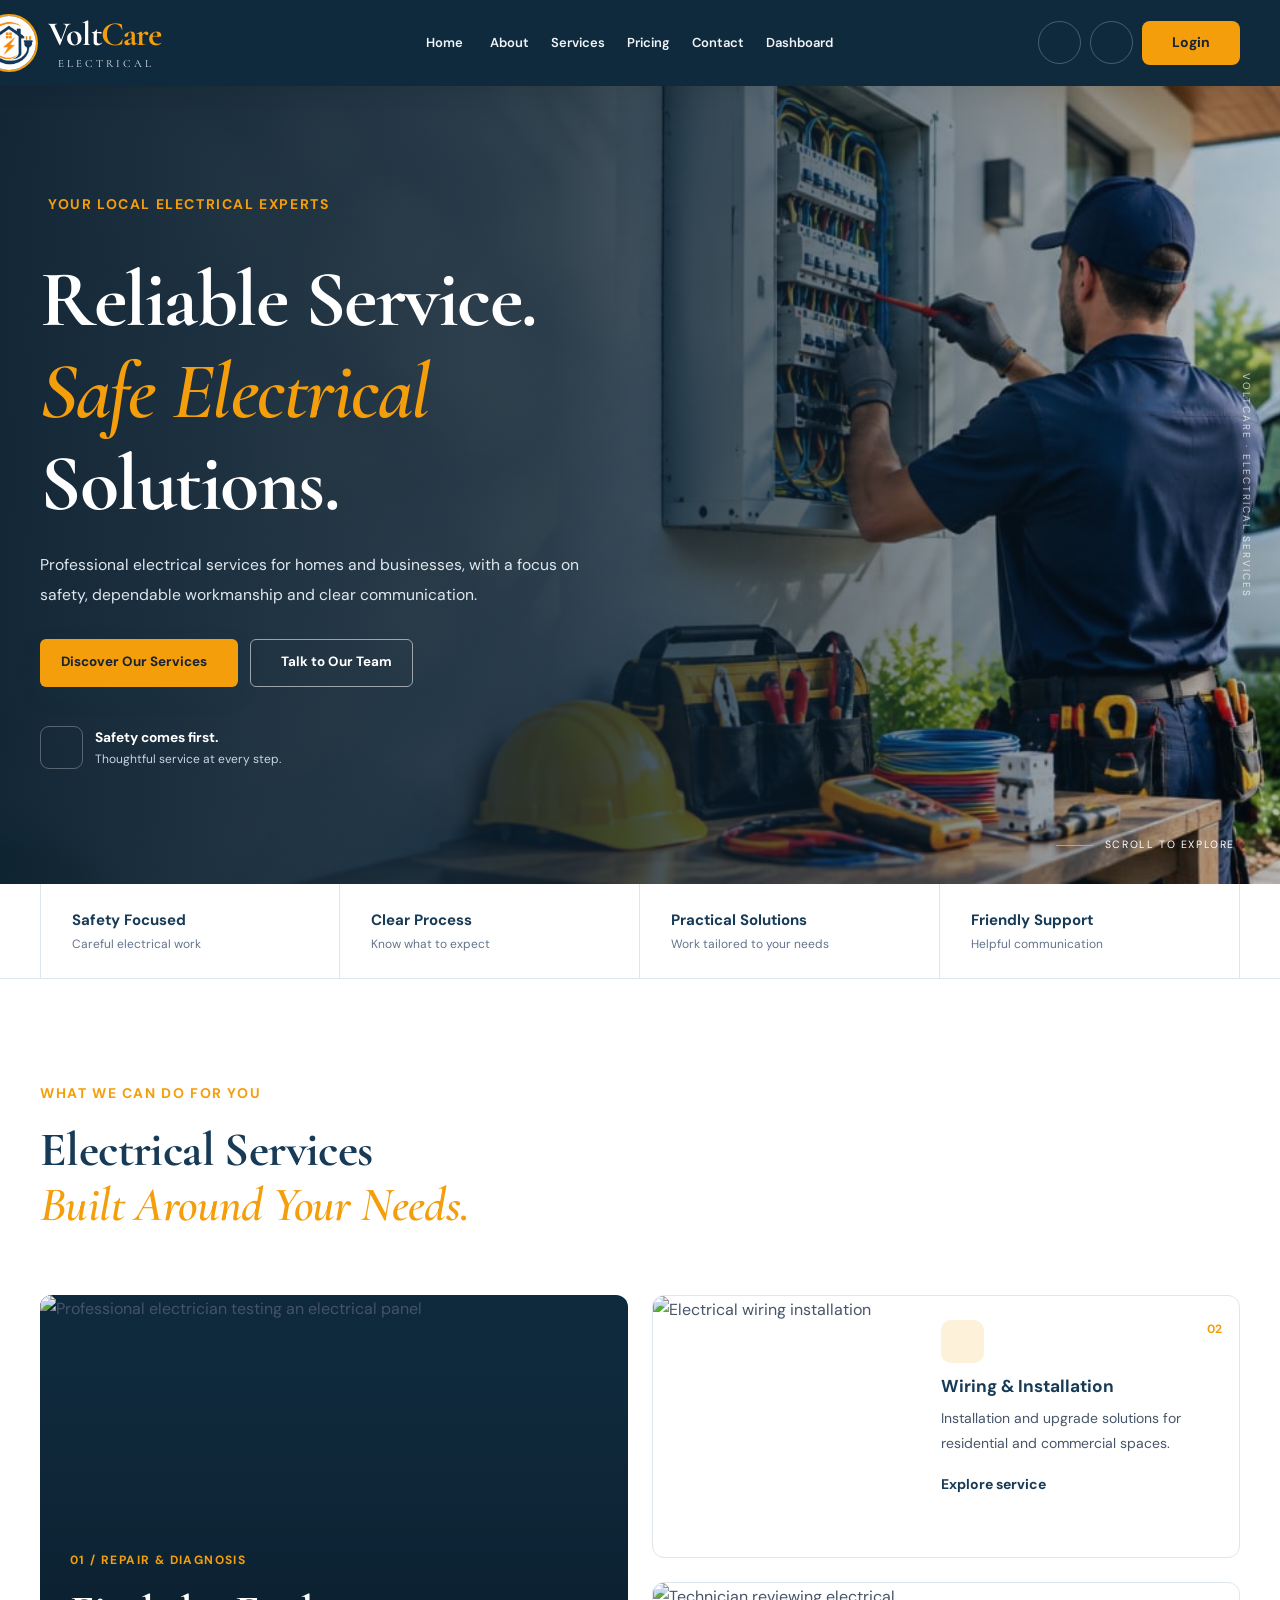
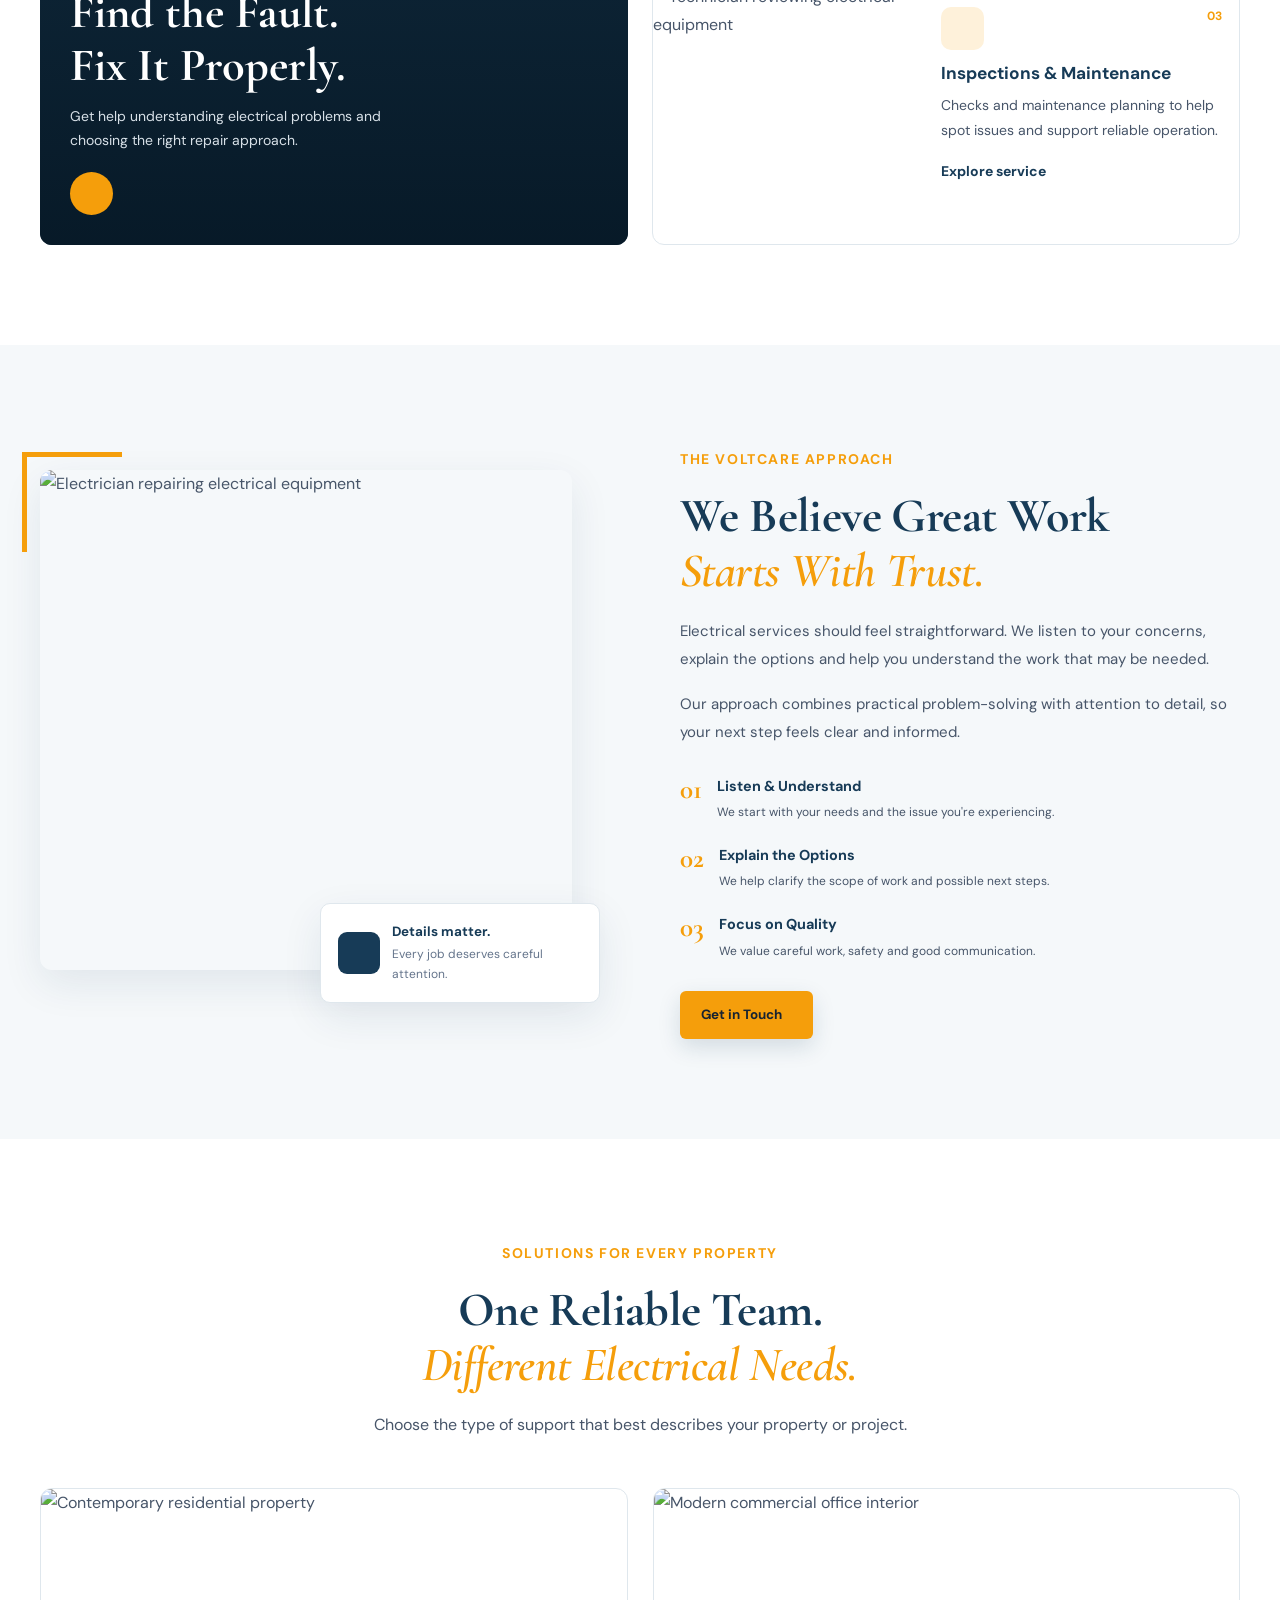
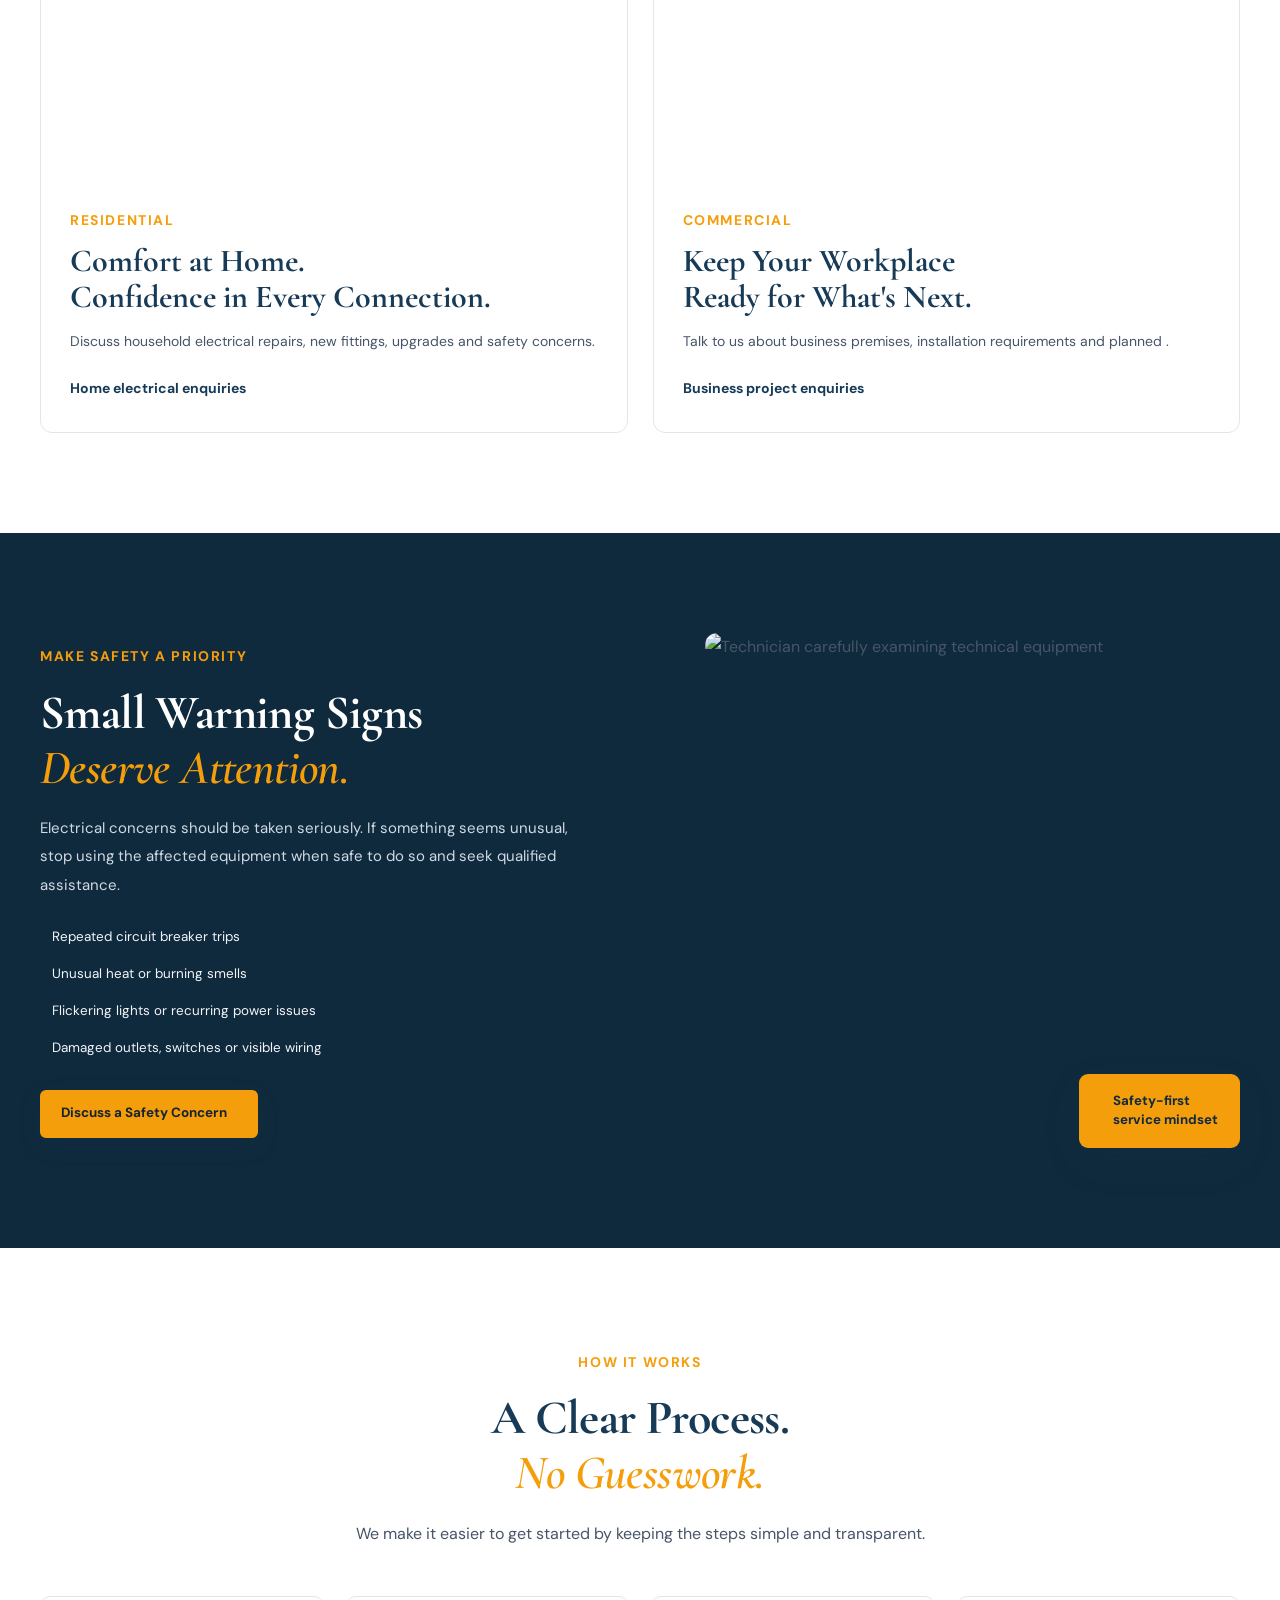
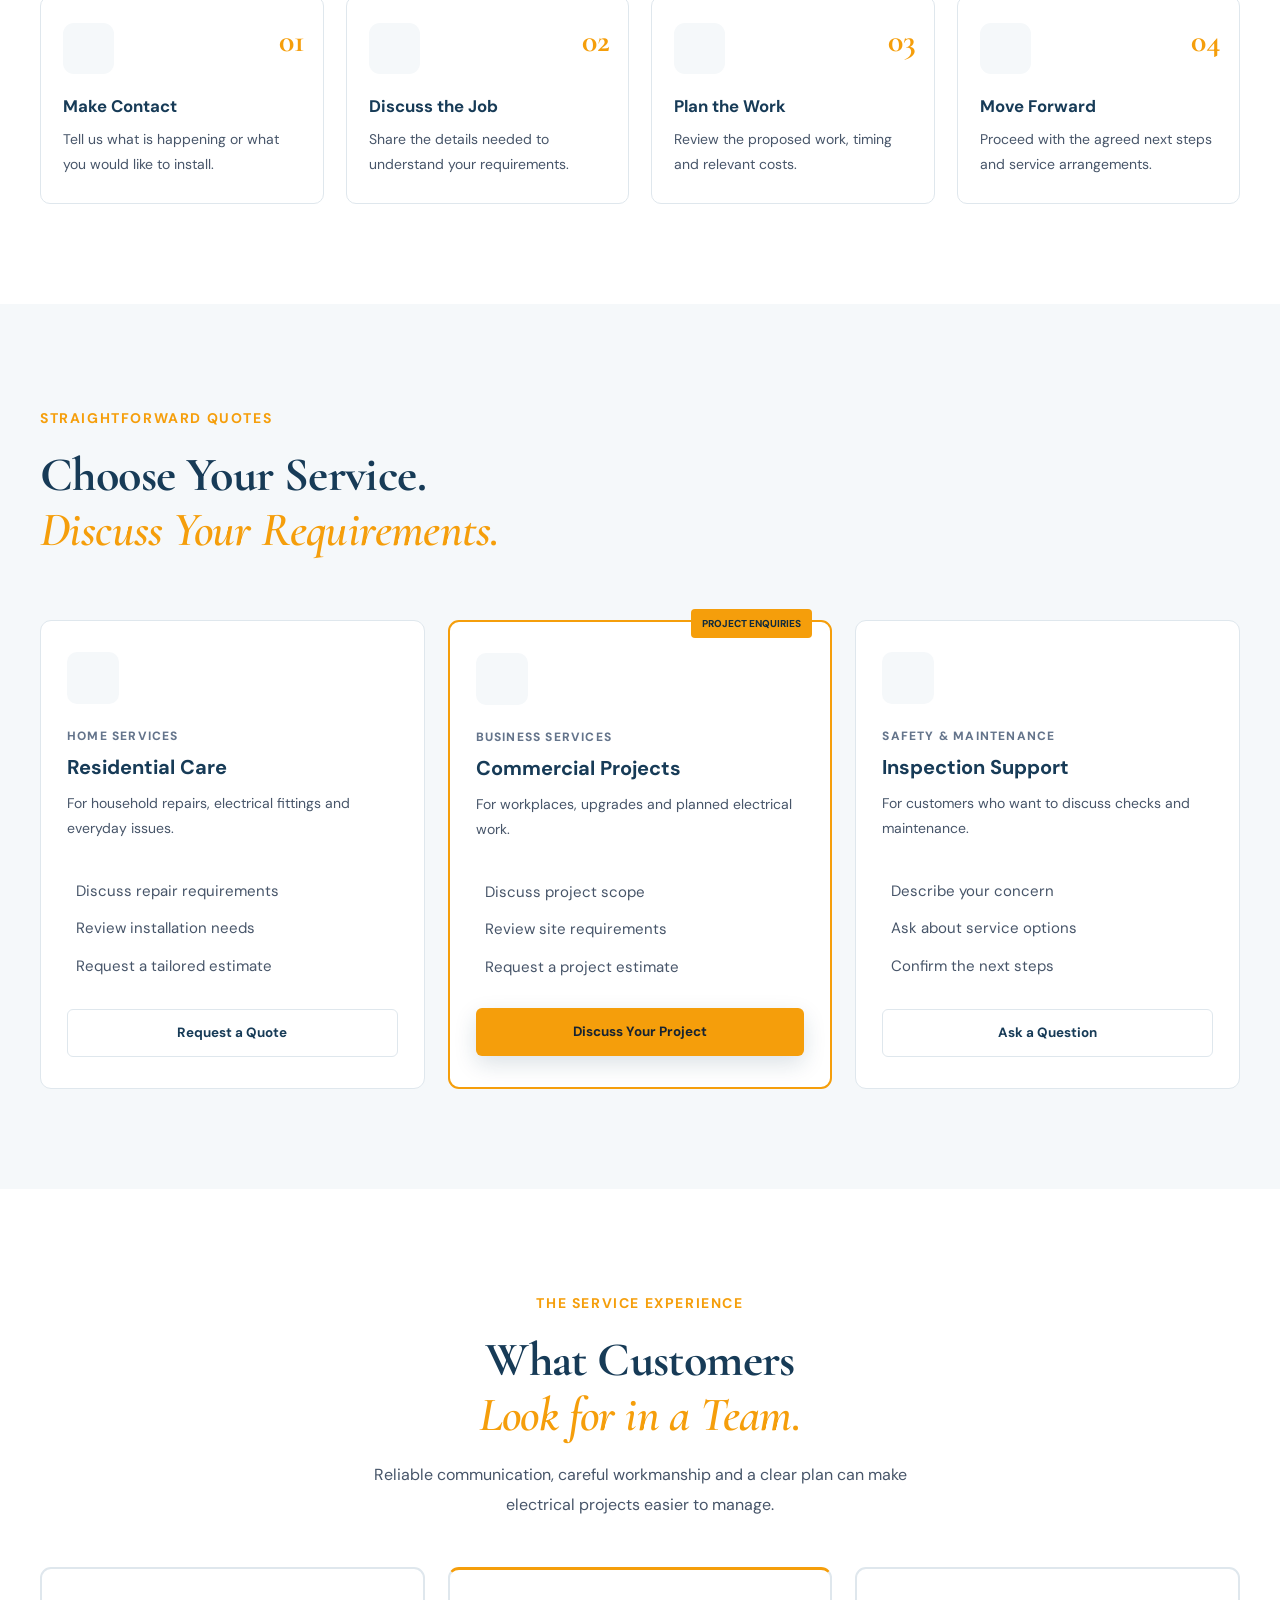
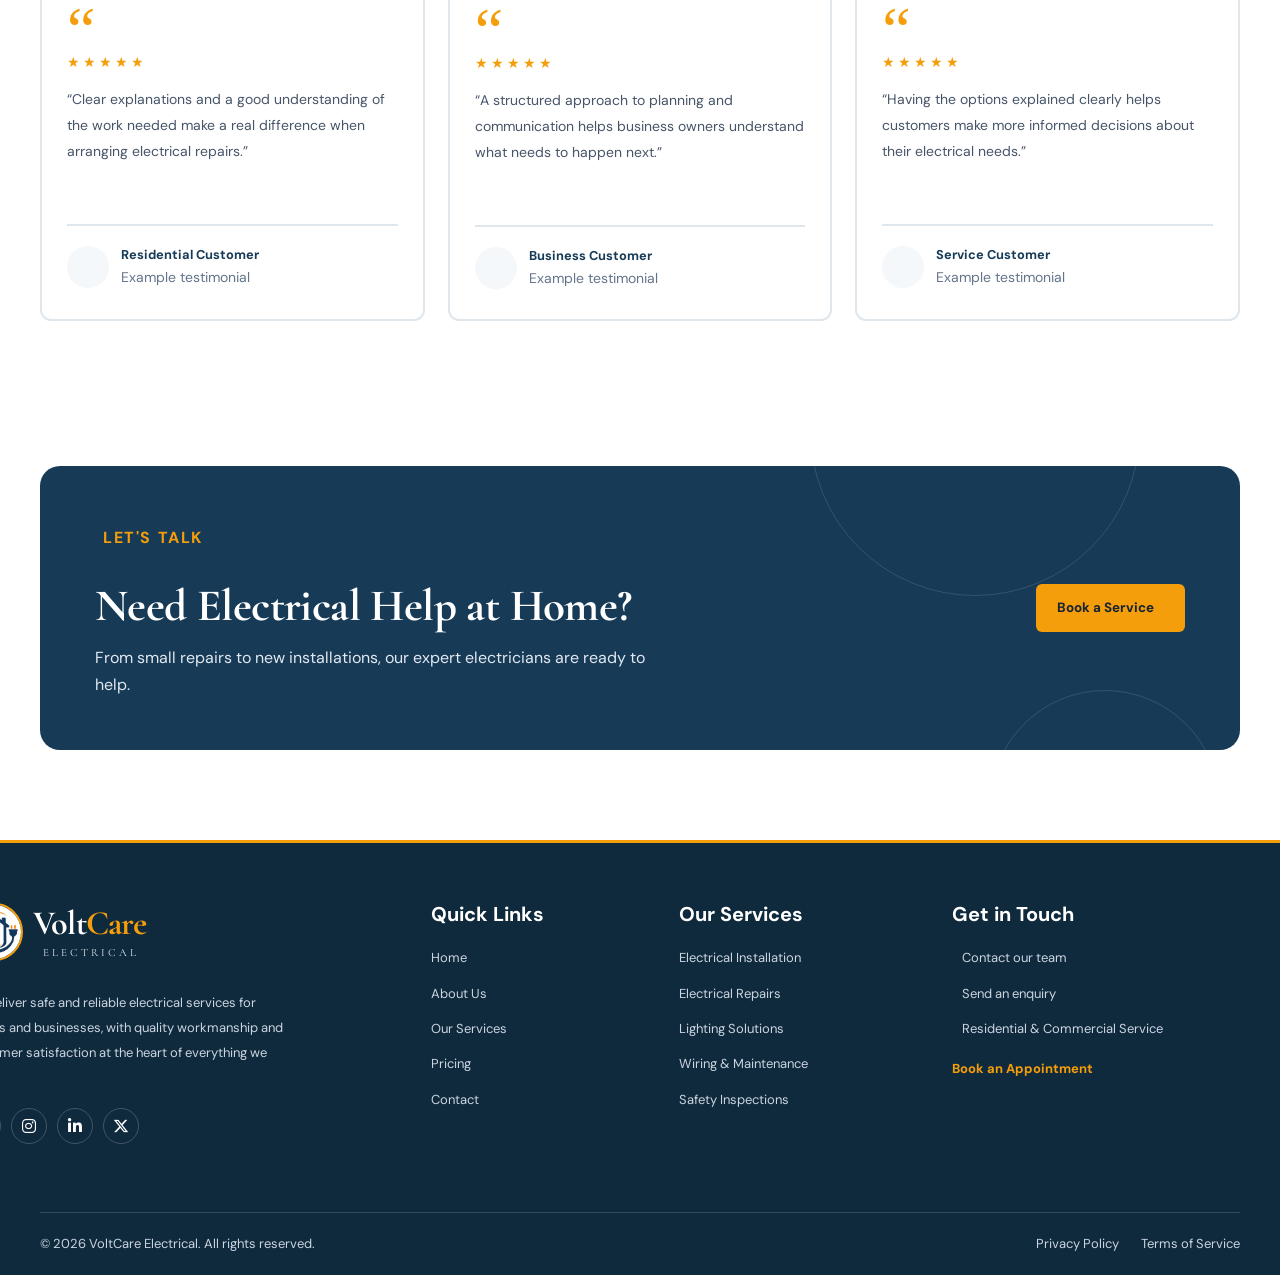
==== index.html @ 3fd8cdac "Add files via upload" ====
<!DOCTYPE html>
<html lang="en" dir="ltr">
<head>
  <meta charset="UTF-8">
  <meta name="viewport" content="width=device-width, initial-scale=1.0">
  <meta name="description" content="VoltCare electrical repairs, installations, safety inspections and maintenance for residential and commercial properties.">

  <title>VoltCare | Electrical Services</title>

  <link rel="preconnect" href="https://fonts.googleapis.com">
  <link rel="preconnect" href="https://fonts.gstatic.com" crossorigin>

  <link href="https://fonts.googleapis.com/css2?family=Cormorant+Garamond:wght@500;600;700&family=DM+Sans:wght@400;500;600;700&display=swap" rel="stylesheet">

  <link rel="stylesheet" href="https://cdnjs.cloudflare.com/ajax/libs/font-awesome/6.7.2/css/all.min.css">
  <script src="https://unpkg.com/lucide@latest"></script>
  <link rel="icon" type="image/png" href="images/logo img.jpeg">
  <link rel="stylesheet" href="home.css">
</head>

<body>

  <!-- HEADER: MATCHES SERVICES PAGE -->
  <header class="site-header" id="siteHeader">
    <div class="header-inner">

      <a class="brand" href="home4.html" aria-label="VoltCare home">
        <img src="images/logo img.jpeg" alt="VoltCare logo" class="brand-logo">

        <span class="brand-copy">
          <strong><span>Volt</span><span class="brand-accent">Care</span></strong>
          <small>Electrical</small>
        </span>
      </a>

     <nav class="main-nav" id="mainNav" aria-label="Main navigation">
      <div class="home-dropdown">
        <button class="nav-link dropdown-trigger" id="homeDropdownBtn" aria-expanded="false">
          Home <i data-lucide="chevron-down"></i>
        </button>
        <div class="dropdown-menu" id="homeDropdown">
          <a href="index.html">Home 1 — Classic</a>
          <a href="home2.html">Home 2 — Premium</a>
        </div>
      </div>
      <a class="nav-link" href="about.html">About</a>
      <a class="nav-link" href="services.html">Services</a>
      
      <a class="nav-link" href="pricing.html">Pricing</a>
      <a class="nav-link" href="contact.html">Contact</a>
      <a class="nav-link" href="dash.html">Dashboard</a>
       <a href="login.html" class="mobile-login-link">
    
    <span>Login</span>
  </a>
    </nav>

      <div class="header-actions">
        <button class="round-control" id="themeToggle" type="button"
          aria-label="Switch to dark mode" title="Dark mode">
          <i data-lucide="moon"></i>
        </button>

        <button class="round-control" id="rtlToggle" type="button"
          aria-label="Toggle RTL" title="Toggle RTL">
          <i data-lucide="arrow-left-right"></i>
        </button>

        <a class="header-cta" href="login.html">
          Login
        </a>
      </div>

      <button class="mobile-menu-btn" id="mobileMenuBtn" type="button"
        aria-label="Open menu" aria-expanded="false">
        <i data-lucide="menu"></i>
      </button>

    </div>
  </header>

  <main>

    <!-- HERO -->
    <section class="hero" id="home">
      <div class="hero-photo">
        <img src="images/home1hero.jpeg"
          alt="Electrician performing professional electrical work">
      </div>
      <div class="hero-overlay"></div>

      <div class="container hero-content reveal">
        <span class="eyebrow"><i data-lucide="zap"></i> YOUR LOCAL ELECTRICAL EXPERTS</span>

       <h1>Reliable Service.<br>
  <em>Safe Electrical</em><br>
  Solutions.
</h1>
        <p>Professional electrical services for homes and businesses, with a focus on safety, dependable workmanship and clear communication.</p>

        <div class="hero-actions">
          <a href="#services" class="btn btn-primary">
            Discover Our Services <i data-lucide="arrow-up-right"></i>
          </a>

          <a href="#contact" class="btn btn-outline hero-outline">
            <i data-lucide="phone-call"></i> Talk to Our Team
          </a>
        </div>

        <div class="hero-note">
          <span class="hero-note-icon"><i data-lucide="shield-check"></i></span>
          <div>
            <strong>Safety comes first.</strong>
            <small>Thoughtful service at every step.</small>
          </div>
        </div>
      </div>

      <div class="hero-side-label">VOLTCARE · ELECTRICAL SERVICES</div>
      <a href="#services" class="hero-scroll"><span></span> SCROLL TO EXPLORE</a>
    </section>

    <!-- QUICK BENEFITS -->
    <section class="benefits-strip">
      <div class="container benefits-grid">
        <div class="benefit-item">
          <i data-lucide="shield-check"></i>
          <div><strong>Safety Focused</strong><small>Careful electrical work</small></div>
        </div>

        <div class="benefit-item">
          <i data-lucide="clipboard-check"></i>
          <div><strong>Clear Process</strong><small>Know what to expect</small></div>
        </div>

        <div class="benefit-item">
          <i data-lucide="wrench"></i>
          <div><strong>Practical Solutions</strong><small>Work tailored to your needs</small></div>
        </div>

        <div class="benefit-item">
          <i data-lucide="messages-square"></i>
          <div><strong>Friendly Support</strong><small>Helpful communication</small></div>
        </div>
      </div>
    </section>

    <!-- SERVICES -->
    <section class="services-section section-pad" id="services">
      <div class="container">
        <div class="section-topline reveal">
          <div>
            <span class="eyebrow">WHAT WE CAN DO FOR YOU</span>
            <h2>Electrical Services<br><em>Built Around Your Needs.</em></h2>
          </div>

         
        </div>

        <div class="services-layout">

          <article class="service-feature reveal">
            <div class="service-feature-image image-hover">
             <img src="https://images.unsplash.com/photo-1758101755915-462eddc23f57?auto=format&fit=crop&w=1100&q=85"
     alt="Professional electrician testing an electrical panel">
            </div>

            <div class="service-feature-overlay"></div>

            <div class="service-feature-content">
              <span class="service-tag">01 / REPAIR &amp; DIAGNOSIS</span>
              <h3>Find the Fault.<br>Fix It Properly.</h3>
              <p>Get help understanding electrical problems and choosing the right repair approach.</p>
              <a href="#contact" class="service-arrow" aria-label="Ask about electrical repairs">
                <i data-lucide="arrow-up-right"></i>
              </a>
            </div>
          </article>

          <div class="service-side-grid">

            <article class="service-card reveal">
              <div class="service-card-image image-hover">
                <img src="https://images.unsplash.com/photo-1555963966-b7ae5404b6ed?auto=format&fit=crop&w=800&q=85"
                  alt="Electrical wiring installation">
              </div>

              <div class="service-card-content">
                <span class="service-icon"><i data-lucide="plug-zap"></i></span>
                <span class="service-index">02</span>
                <h3>Wiring &amp; Installation</h3>
                <p>Installation and upgrade solutions for residential and commercial spaces.</p>
                <a href="#contact" class="text-link">Explore service <i data-lucide="arrow-up-right"></i></a>
              </div>
            </article>

            <article class="service-card reveal">
              <div class="service-card-image image-hover">
                <img src="https://images.unsplash.com/photo-1581092160562-40aa08e78837?auto=format&fit=crop&w=800&q=85"
                  alt="Technician reviewing electrical equipment">
              </div>

              <div class="service-card-content">
                <span class="service-icon"><i data-lucide="scan-search"></i></span>
                <span class="service-index">03</span>
                <h3>Inspections &amp; Maintenance</h3>
                <p>Checks and maintenance planning to help spot issues and support reliable operation.</p>
                <a href="#contact" class="text-link">Explore service <i data-lucide="arrow-up-right"></i></a>
              </div>
            </article>

          </div>
        </div>
      </div>
    </section>

    <!-- ABOUT / FEATURE -->
    <section class="about-section section-pad" id="about">
      <div class="container about-grid">

        <div class="about-image-column reveal">
          <div class="about-image-main image-hover">
           <img src="https://images.pexels.com/photos/27928761/pexels-photo-27928761.jpeg?auto=compress&cs=tinysrgb&w=1000"
     alt="Electrician repairing electrical equipment">
          </div>

          <div class="about-image-note">
            <span><i data-lucide="check-circle-2"></i></span>
            <div><strong>Details matter.</strong><small>Every job deserves careful attention.</small></div>
          </div>

          <div class="about-yellow-shape"></div>
        </div>

        <div class="about-copy reveal">
          <span class="eyebrow">THE VOLTCARE APPROACH</span>
          <h2>We Believe Great Work<br><em>Starts With Trust.</em></h2>
          <p>Electrical services should feel straightforward. We listen to your concerns, explain the options and help you understand the work that may be needed.</p>
          <p>Our approach combines practical problem-solving with attention to detail, so your next step feels clear and informed.</p>

          <div class="about-feature-list">
            <div>
              <span>01</span>
              <div><strong>Listen &amp; Understand</strong><p>We start with your needs and the issue you're experiencing.</p></div>
            </div>

            <div>
              <span>02</span>
              <div><strong>Explain the Options</strong><p>We help clarify the scope of work and possible next steps.</p></div>
            </div>

            <div>
              <span>03</span>
              <div><strong>Focus on Quality</strong><p>We value careful work, safety and good communication.</p></div>
            </div>
          </div>

          <a href="#contact" class="btn btn-primary">
            Get in Touch <i data-lucide="arrow-up-right"></i>
          </a>
        </div>
      </div>
    </section>

    <!-- RESIDENTIAL / COMMERCIAL -->
    <section class="solutions-section section-pad">
      <div class="container">

        <div class="section-heading reveal">
          <span class="eyebrow">SOLUTIONS FOR EVERY PROPERTY</span>
          <h2>One Reliable Team.<br><em>Different Electrical Needs.</em></h2>
          <p>Choose the type of support that best describes your property or project.</p>
        </div>

        <div class="solutions-grid">

          <article class="solution-card solution-home reveal">
            <div class="solution-image image-hover">
              <img src="https://images.unsplash.com/photo-1600607687939-ce8a6c25118c?auto=format&fit=crop&w=1000&q=85"
                alt="Contemporary residential property">
            </div>

            <div class="solution-body">
              <span class="eyebrow">RESIDENTIAL</span>
              <h3>Comfort at Home.<br>Confidence in Every Connection.</h3>
              <p>Discuss household electrical repairs, new fittings, upgrades and safety concerns.</p>
              <a href="#contact" class="text-link">Home electrical enquiries <i data-lucide="arrow-up-right"></i></a>
            </div>
          </article>

          <article class="solution-card solution-business reveal">
            <div class="solution-image image-hover">
              <img src="https://images.unsplash.com/photo-1497366754035-f200968a6e72?auto=format&fit=crop&w=1000&q=85"
                alt="Modern commercial office interior">
            </div>

            <div class="solution-body">
              <span class="eyebrow">COMMERCIAL</span>
              <h3>Keep Your Workplace<br>Ready for What's Next.</h3>
              <p>Talk to us about business premises, installation requirements and planned .</p>
              <a href="#contact" class="text-link">Business project enquiries <i data-lucide="arrow-up-right"></i></a>
            </div>
          </article>

        </div>
      </div>
    </section>

    <!-- SAFETY SECTION -->
    <section class="safety-section section-pad">
      <div class="container safety-grid">

        <div class="safety-copy reveal">
          <span class="eyebrow">MAKE SAFETY A PRIORITY</span>
          <h2>Small Warning Signs<br><em>Deserve Attention.</em></h2>
          <p>Electrical concerns should be taken seriously. If something seems unusual, stop using the affected equipment when safe to do so and seek qualified assistance.</p>

          <div class="safety-warning-list">
            <div><i data-lucide="alert-triangle"></i><span>Repeated circuit breaker trips</span></div>
            <div><i data-lucide="thermometer"></i><span>Unusual heat or burning smells</span></div>
            <div><i data-lucide="zap"></i><span>Flickering lights or recurring power issues</span></div>
            <div><i data-lucide="plug"></i><span>Damaged outlets, switches or visible wiring</span></div>
          </div>

          <a href="#contact" class="btn btn-primary">
            Discuss a Safety Concern <i data-lucide="arrow-up-right"></i>
          </a>
        </div>

        <div class="safety-visual reveal">
          <div class="safety-image image-hover">
            <img src="https://images.unsplash.com/photo-1581092160607-ee22621dd758?auto=format&fit=crop&w=1000&q=85"
              alt="Technician carefully examining technical equipment">
          </div>
          <div class="safety-badge">
            <i data-lucide="shield-check"></i>
            <span>Safety-first<br>service mindset</span>
          </div>
        </div>

      </div>
    </section>

    <!-- PROCESS -->
    <section class="process-section section-pad" id="process">
      <div class="container">

        <div class="section-heading reveal">
          <span class="eyebrow">HOW IT WORKS</span>
          <h2>A Clear Process.<br><em>No Guesswork.</em></h2>
          <p>We make it easier to get started by keeping the steps simple and transparent.</p>
        </div>

        <div class="process-track">
          <article class="process-item reveal">
            <div class="process-number">01</div>
            <div class="process-icon"><i data-lucide="messages-square"></i></div>
            <h3>Make Contact</h3>
            <p>Tell us what is happening or what you would like to install.</p>
          </article>

          <article class="process-item reveal">
            <div class="process-number">02</div>
            <div class="process-icon"><i data-lucide="clipboard-list"></i></div>
            <h3>Discuss the Job</h3>
            <p>Share the details needed to understand your requirements.</p>
          </article>

          <article class="process-item reveal">
            <div class="process-number">03</div>
            <div class="process-icon"><i data-lucide="wrench"></i></div>
            <h3>Plan the Work</h3>
            <p>Review the proposed work, timing and relevant costs.</p>
          </article>

          <article class="process-item reveal">
            <div class="process-number">04</div>
            <div class="process-icon"><i data-lucide="check-circle-2"></i></div>
            <h3>Move Forward</h3>
            <p>Proceed with the agreed next steps and service arrangements.</p>
          </article>
        </div>

      </div>
    </section>

    <!-- PRICING -->
    <section class="pricing-section section-pad" id="pricing">
      <div class="container">

        <div class="section-topline reveal">
          <div>
            <span class="eyebrow">STRAIGHTFORWARD QUOTES</span>
            <h2>Choose Your Service.<br><em>Discuss Your Requirements.</em></h2>
          </div>

         
        </div>

        <div class="pricing-grid">

          <article class="pricing-card reveal">
            <span class="pricing-symbol"><i data-lucide="house"></i></span>
            <span class="pricing-type">HOME SERVICES</span>
            <h3>Residential Care</h3>
            <p>For household repairs, electrical fittings and everyday issues.</p>

            <ul>
              <li><i data-lucide="check"></i> Discuss repair requirements</li>
              <li><i data-lucide="check"></i> Review installation needs</li>
              <li><i data-lucide="check"></i> Request a tailored estimate</li>
            </ul>

            <a href="#contact" class="btn btn-outline">Request a Quote</a>
          </article>

          <article class="pricing-card pricing-highlight reveal">
            <span class="pricing-ribbon">PROJECT ENQUIRIES</span>
            <span class="pricing-symbol"><i data-lucide="building-2"></i></span>
            <span class="pricing-type">BUSINESS SERVICES</span>
            <h3>Commercial Projects</h3>
            <p>For workplaces, upgrades and planned electrical work.</p>

            <ul>
              <li><i data-lucide="check"></i> Discuss project scope</li>
              <li><i data-lucide="check"></i> Review site requirements</li>
              <li><i data-lucide="check"></i> Request a project estimate</li>
            </ul>

            <a href="#contact" class="btn btn-primary">Discuss Your Project</a>
          </article>

          <article class="pricing-card reveal">
            <span class="pricing-symbol"><i data-lucide="shield-check"></i></span>
            <span class="pricing-type">SAFETY &amp; MAINTENANCE</span>
            <h3>Inspection Support</h3>
            <p>For customers who want to discuss checks and maintenance.</p>

            <ul>
              <li><i data-lucide="check"></i> Describe your concern</li>
              <li><i data-lucide="check"></i> Ask about service options</li>
              <li><i data-lucide="check"></i> Confirm the next steps</li>
            </ul>

            <a href="#contact" class="btn btn-outline">Ask a Question</a>
          </article>

        </div>
      </div>
    </section>

    <!-- TESTIMONIALS -->
    <section class="testimonials-section section-pad">
      <div class="container">

        <div class="section-heading reveal">
          <span class="eyebrow">THE SERVICE EXPERIENCE</span>
          <h2>What Customers<br><em>Look for in a Team.</em></h2>
          <p>Reliable communication, careful workmanship and a clear plan can make electrical projects easier to manage.</p>
        </div>

        <div class="testimonial-grid">

          <article class="testimonial-card reveal">
            <div class="quote-mark">“</div>
            <div class="testimonial-stars" aria-label="Five stars">★★★★★</div>
            <p>“Clear explanations and a good understanding of the work needed make a real difference when arranging electrical repairs.”</p>

            <div class="testimonial-person">
              <span class="testimonial-avatar"><i data-lucide="user-round"></i></span>
              <div><strong>Residential Customer</strong><small>Example testimonial</small></div>
            </div>
          </article>

          <article class="testimonial-card testimonial-middle reveal">
            <div class="quote-mark">“</div>
            <div class="testimonial-stars" aria-label="Five stars">★★★★★</div>
            <p>“A structured approach to planning and communication helps business owners understand what needs to happen next.”</p>

            <div class="testimonial-person">
              <span class="testimonial-avatar"><i data-lucide="building-2"></i></span>
              <div><strong>Business Customer</strong><small>Example testimonial</small></div>
            </div>
          </article>

          <article class="testimonial-card reveal">
            <div class="quote-mark">“</div>
            <div class="testimonial-stars" aria-label="Five stars">★★★★★</div>
            <p>“Having the options explained clearly helps customers make more informed decisions about their electrical needs.”</p>

            <div class="testimonial-person">
              <span class="testimonial-avatar"><i data-lucide="user-round-check"></i></span>
              <div><strong>Service Customer</strong><small>Example testimonial</small></div>
            </div>
          </article>

        </div>

       
      </div>
    </section>

    <!-- CONTACT -->
   
         

           

           

    <!-- CTA -->
    <section class="about-cta-section">
      <div class="container">
        <div class="about-cta reveal">
          <div class="cta-decoration cta-decoration-one"></div>
          <div class="cta-decoration cta-decoration-two"></div>
         <div class="cta-copy">
  <span class="eyebrow">
    <i data-lucide="phone-call"></i> LET'S TALK
  </span>

  <h2>Need Electrical Help at Home?</h2>

  <p>
    From small repairs to new installations, our expert electricians are ready to help.
  </p>
</div>

<a href="services.html" class="btn btn-light">
  Book a Service <i data-lucide="arrow-up-right"></i>
</a>
        </div>
      </div>
    </section>

  </main>

  <!-- FOOTER: MATCHES SERVICES PAGE -->
  <footer class="site-footer" id="siteFooter">
    <div class="container">

      <div class="footer-grid">

        <div class="footer-col footer-brand-col">
          <a class="footer-brand brand" href="home4.html">
            <img src="images/logo img.jpeg" alt="VoltCare logo" class="brand-logo">

            <span class="brand-copy">
              <strong><span>Volt</span><span class="brand-accent">Care</span></strong>
              <small>Electrical</small>
            </span>
          </a>

         <p>
  We deliver safe and reliable electrical services for homes and businesses, with quality workmanship and customer satisfaction at the heart of everything we do.
</p>
          <div class="social-links">
            <a href="https://www.facebook.com/" aria-label="Facebook">
              <i class="fa-brands fa-facebook-f"></i>
            </a>

            <a href="https://www.instagram.com/" aria-label="Instagram">
              <i class="fa-brands fa-instagram"></i>
            </a>

            <a href="https://www.linkedin.com/" aria-label="LinkedIn">
              <i class="fa-brands fa-linkedin-in"></i>
            </a>

            <a href="https://x.com/" aria-label="X">
              <i class="fa-brands fa-x-twitter"></i>
            </a>
          </div>
        </div>

        <div class="footer-col">
          <h3>Quick Links</h3>
          <a href="home4.html">Home</a>
          <a href="#about">About Us</a>
          <a href="#services">Our Services</a>
          <a href="#pricing">Pricing</a>
          <a href="#contact">Contact</a>
        </div>

        <div class="footer-col">
          <h3>Our Services</h3>
          <a href="#services">Electrical Installation</a>
          <a href="#services">Electrical Repairs</a>
          <a href="#services">Lighting Solutions</a>
          <a href="#services">Wiring &amp; Maintenance</a>
          <a href="#services">Safety Inspections</a>
        </div>

        <div class="footer-col footer-contact">
          <h3>Get in Touch</h3>

          <p>
            <i data-lucide="phone"></i>
            <a href="#contact">Contact our team</a>
          </p>

          <p>
            <i data-lucide="mail"></i>
            <a href="#contact">Send an enquiry</a>
          </p>

          <p>
            <i data-lucide="map-pin"></i>
            Residential &amp; Commercial Service
          </p>

          <a class="footer-booking" href="#contact">
            Book an Appointment <i data-lucide="arrow-up-right"></i>
          </a>
        </div>

      </div>

      <div class="footer-bottom">
        <p>© <span id="year"></span> VoltCare Electrical. All rights reserved.</p>
        <div>
          <a href="#">Privacy Policy</a>
          <a href="#">Terms of Service</a>
        </div>
      </div>

    </div>
  </footer>

  <script src="home.js"></script>
</body>
</html>
---- home.css ----
/* =========================================================
   VOLTCARE HOME 4 — COMPLETE CSS
   Services Page Header + Footer Design
   All Home Sections Preserved
========================================================= */

/* ===================== ROOT VARIABLES ===================== */
:root {
  --primary: #173B57;
  --primary-deep: #102A3D;
  --secondary: #F59E0B;
  --heading: #173B57;
  --text: #475569;
  --muted: #64748B;
  --page: #FFFFFF;
  --surface: #F5F8FA;
  --card: #FFFFFF;
  --border: #DFE7ED;
  --header-bg: #173B57;
  --footer-bg: #102A3D;
  --footer-text: #E2E8F0;
  --shadow: 0 14px 40px rgba(23, 59, 87, .09);
  --header-height: 88px;
  --radius: 16px;
  --transition: .35s ease;
  color-scheme: light;
}

body.dark-mode {
  --heading: #F1F5F9;
  --text: #CBD5E1;
  --muted: #AAB8C8;
  --page: #101923;
  --surface: #172431;
  --card: #1C2B39;
  --border: #344657;
  --header-bg: #102A3D;
  --footer-bg: #091722;
  --footer-text: #E2E8F0;
  --shadow: 0 14px 40px rgba(0, 0, 0, .22);
  color-scheme: dark;
}

/* ===================== GLOBAL STYLES ===================== */
* {
  box-sizing: border-box;
  margin: 0;
  padding: 0;
}

html {
  scroll-behavior: smooth;
  scroll-padding-top: 100px;
}

body {
  font-family: "DM Sans", sans-serif;
  background: var(--page);
  color: var(--text);
  line-height: 1.7;
  overflow-x: hidden;
  transition: background .3s ease, color .3s ease;
}

button,
input,
select,
textarea {
  font: inherit;
}

button,
a {
  -webkit-tap-highlight-color: transparent;
}

button {
  cursor: pointer;
}

a {
  text-decoration: none;
  color: inherit;
}

img {
  display: block;
  width: 100%;
  max-width: 100%;
}

h1,
h2,
h3 {
  color: var(--heading);
  line-height: 1.15;
}

h1,
h2 {
  font-family: "Cormorant Garamond", serif;
  font-weight: 700;
  letter-spacing: -.6px;
}

p {
  color: var(--text);
}

.container {
  width: min(1160px, calc(100% - 48px));
  margin-inline: auto;
}

.section-pad {
  padding-block: 100px;
}

section {
  scroll-margin-top: 95px;
}

.eyebrow {
  display: inline-flex;
  align-items: center;
  gap: 8px;
  margin-bottom: 17px;
  color: var(--secondary);
  font-size: .73rem;
  font-weight: 700;
  letter-spacing: 1.6px;
  text-transform: uppercase;
}

.eyebrow svg {
  width: 17px;
  height: 17px;
}

:focus-visible {
  outline: 3px solid var(--secondary);
  outline-offset: 4px;
}

/* ===================== BUTTONS ===================== */
.btn {
  display: inline-flex;
  align-items: center;
  justify-content: center;
  gap: 10px;
  min-height: 48px;
  padding: 12px 20px;
  border: 1px solid transparent;
  border-radius: 6px;
  font-size: .84rem;
  font-weight: 700;
  line-height: 1.35;
  transition:
    transform .25s ease,
    background .25s ease,
    color .25s ease,
    box-shadow .25s ease;
}

.btn svg {
  width: 18px;
  height: 18px;
}

.btn:hover {
  transform: translateY(-3px);
}

.btn-primary {
  color: #172331;
  background: var(--secondary);
  box-shadow: 0 8px 22px rgba(23, 59, 87, .15);
}

.btn-primary:hover {
  background: #FFB52E;
  color: #172331;
  box-shadow: 0 12px 25px rgba(23, 59, 87, .2);
}

.btn-outline {
  border-color: var(--border);
  color: var(--heading);
  background: transparent;
}

.btn-outline:hover {
  border-color: var(--secondary);
  color: var(--secondary);
  background: var(--card);
}

.btn-light {
  color: var(--primary-deep);
  background: #fff;
}

.btn-light:hover {
  background: #FFF1D3;
}

.btn-full {
  width: 100%;
}

/* =========================================================
   HEADER — MATCHES SERVICES PAGE
========================================================= */

.site-header {
  position: sticky;
  top: 0;
  z-index: 1000;
  width: 100%;
  background: var(--footer-bg);
  
  box-shadow: 0 5px 22px rgba(0, 0, 0, .08);
}

.header-inner {
  width: min(1320px, calc(100% - 40px));
  min-height: 86px;
  margin: auto;
  display: flex;
  align-items: center;
  justify-content: space-between;
  gap: 22px;
}

.brand {
  display: inline-flex;
  align-items: center;
  flex-shrink: 0;
  gap: 10px;
  color: #fff;
  font-family: "Cormorant Garamond", serif;
}

.brand-logo {
  width: 58px;
  height: 58px;
  flex-shrink: 0;
  object-fit: cover;
  border-radius: 50%;
  border: 2px solid var(--secondary);
  background: #fff;
  
}

.brand-copy {
  display: flex;
  flex-direction: column;
  line-height: 1.15;
}

.brand-copy strong {
  display: flex;
  color: #FFFFFF;
  font-size: 34px;
  font-weight: 700;
  letter-spacing: -.8px;
}

.brand-copy strong > span:first-child {
  color: #FFFFFF;
}

.brand-accent {
  color: var(--secondary) !important;
}

.brand-copy small {
  margin-top: 4px;
  color: #E2E8F0;
  font-size: 11px;
  letter-spacing: 3px;
  text-transform: uppercase;
  transform: translateX(10px);
}

.main-nav {
  display: flex;
  align-items: center;
  justify-content: center;
  gap: 22px;
}

.nav-link {
  display: inline-flex;
  align-items: center;
  justify-content: center;
  gap: 5px;
  padding: 12px 0;
  border: 0;
  background: transparent;
  color: #F1F5F9;
  font-size: 13px;
  font-weight: 600;
  white-space: nowrap;
  cursor: pointer;
  transition: color var(--transition);
}

.nav-link svg {
  width: 15px;
  height: 15px;
}

.nav-link:hover,
.nav-link.active {
  color: var(--secondary);
}

.home-dropdown {
  position: relative;
}

.dropdown-menu {
  position: absolute;
  z-index: 1001;
  top: calc(100% + 22px);
  left: 0;
  min-width: 200px;
  display: none;
  flex-direction: column;
  padding: 9px;
  border: 1px solid var(--border);
  border-radius: 12px;
  background: var(--card);
  box-shadow: var(--shadow);
  opacity: 1;
  visibility: visible;
  transform: none;
}

.dropdown-menu.show {
  display: flex;
  animation: dropdownIn .2s ease;
}

.dropdown-menu a {
  padding: 11px 12px;
  border-radius: 8px;
  color: var(--heading);
  font-size: 13px;
}

.dropdown-menu a:hover,
.dropdown-menu a.current-page {
  background: var(--surface);
  color: var(--secondary);
}

@keyframes dropdownIn {
  from {
    opacity: 0;
    transform: translateY(7px);
  }

  to {
    opacity: 1;
    transform: translateY(0);
  }
}

.header-actions {
  display: flex;
  align-items: center;
  gap: 9px;
  flex-shrink: 0;
}

.round-control {
  width: 43px;
  height: 43px;
  flex-shrink: 0;
  display: grid;
  place-items: center;
  border: 1px solid rgba(255, 255, 255, .24);
  border-radius: 50%;
  background: transparent;
  color: #FFFFFF;
  cursor: pointer;
  transition:
    background var(--transition),
    border-color var(--transition),
    color var(--transition),
    transform var(--transition);
}

.round-control svg {
  width: 18px;
  height: 18px;
}

.round-control:hover,
.round-control[aria-pressed="true"] {
  background: rgba(255, 255, 255, .12);
  border-color: var(--secondary);
  color: var(--secondary);
  transform: translateY(-2px);
}

.header-cta {
  display: inline-flex;
  align-items: center;
  justify-content: center;
  gap: 8px;
  min-height: 41px;
  padding: 10px 30px;
  border-radius: 8px;
  background: var(--secondary);
  color: #172331;
  font-size: 14px;
  font-weight: 700;
  white-space: nowrap;
  transition:
    transform var(--transition),
    background var(--transition);
}

.header-cta:hover {
  background: #FFB52E;
  color: #172331;
  transform: translateY(-2px);
}

.header-cta svg {
  width: 16px;
  height: 16px;
}

.mobile-menu-btn {
  display: none;
  width: 42px;
  height: 42px;
  flex-shrink: 0;
  place-items: center;
  border: 1px solid rgba(255, 255, 255, .3);
  border-radius: 8px;
  background: transparent;
  color: #FFFFFF;
  cursor: pointer;
}

.mobile-menu-btn svg {
  width: 22px;
  height: 22px;
}

/* Dark mode header */
body.dark-mode .site-header {
  background: var(--footer-bg);
}

/* =========================================================
   HERO — ORIGINAL HOME 4 DESIGN
========================================================= */

.hero {
  position: relative;
  display: flex;
  align-items: center;
  min-height: 660px;
  overflow: hidden;
  isolation: isolate;
  background: var(--primary-deep);
}

.hero-photo,
.hero-overlay {
  position: absolute;
  z-index: -2;
  inset: 0;
}

.hero-photo img {
  height: 100%;
  object-fit: cover;
  object-position: center 42%;
}

.hero-overlay {
  z-index: -1;
  background: linear-gradient(
    90deg,
    rgba(10, 31, 47, .96) 0%,
    rgba(10, 31, 47, .84) 43%,
    rgba(10, 31, 47, .25) 100%
  );
}

.hero-content {
  padding-block: 100px 115px;
  
}
/* Increase hero eyebrow text size */
.hero-content .eyebrow {
  font-size: 14px;
}

.hero h1 {
 
  
  color: #fff;
  
  
   max-width: 600px;
  margin: 20px 0;
  font-size: clamp(54px, 7vw, 80px);
  letter-spacing: -1.5px;
  
}

.hero h1 em {
  color: var(--secondary);
  font-weight: 600;
  
}

.hero-content > p {
  max-width: 575px;
  margin-bottom: 29px;
  color: #E0E8EF;
  font-size: .98rem;
  line-height: 1.9;
}

.hero-actions {
  display: flex;
  flex-wrap: wrap;
  gap: 12px;
}

.hero-actions .btn-primary {
  color: #172331;
  background: var(--secondary);
}

.hero-outline {
  border-color: rgba(255, 255, 255, .55);
  color: #fff;
}

.hero-outline:hover {
  border-color: var(--secondary);
  color: var(--secondary);
  background: rgba(255, 255, 255, .06);
}

.hero-note {
  display: flex;
  align-items: center;
  gap: 12px;
  margin-top: 39px;
}

.hero-note-icon {
  display: grid;
  width: 43px;
  height: 43px;
  place-items: center;
  border: 1px solid rgba(255, 255, 255, .28);
  border-radius: 9px;
  color: var(--secondary);
}

.hero-note-icon svg {
  width: 22px;
  height: 22px;
}

.hero-note strong,
.hero-note small {
  display: block;
}

.hero-note strong {
  color: #fff;
  font-size: .86rem;
}

.hero-note small {
  color: #CAD6E0;
  font-size: .75rem;
}

.hero-side-label {
  position: absolute;
  top: 50%;
  right: 25px;
  color: rgba(255, 255, 255, .7);
  font-size: .63rem;
  letter-spacing: 2px;
  writing-mode: vertical-rl;
  transform: translateY(-50%);
}

.hero-scroll {
  position: absolute;
  right: 45px;
  bottom: 30px;
  display: inline-flex;
  align-items: center;
  gap: 12px;
  color: #fff;
  font-size: .66rem;
  letter-spacing: 1.6px;
}

.hero-scroll span {
  display: block;
  width: 37px;
  height: 1px;
  background: var(--secondary);
}

/* =========================================================
   BENEFITS STRIP
========================================================= */

.benefits-strip {
  border-bottom: 1px solid var(--border);
  background: var(--card);
}

.benefits-grid {
  display: grid;
  grid-template-columns: repeat(4, 1fr);
}

.benefit-item {
  display: flex;
  align-items: center;
  gap: 13px;
  padding: 24px 18px;
  border-inline-end: 1px solid var(--border);
}

.benefit-item:first-child {
  border-inline-start: 1px solid var(--border);
}

.benefit-item > svg {
  width: 26px;
  height: 26px;
  flex-shrink: 0;
  color: var(--secondary);
}

.benefit-item strong,
.benefit-item small {
  display: block;
}

.benefit-item strong {
  color: var(--heading);
  font-size: 15px;
}

.benefit-item small {
  color: var(--muted);
  font-size: 12px;
}

/* =========================================================
   SECTION HEADINGS
========================================================= */

.section-heading {
  max-width: 700px;
  margin: 0 auto 48px;
  text-align: center;
}

.section-heading h2,
.section-topline h2,
.about-copy h2,
.safety-copy h2,
.contact-copy h2 {
 font-size: clamp(34px, 4vw, 48px);
  margin-bottom: 17px;
}

.section-heading h2 em,
.section-topline h2 em,
.about-copy h2 em,
.safety-copy h2 em,
.contact-copy h2 em {
  color: var(--secondary);
  font-weight: 600;
}

.section-heading > p {
  max-width: 600px;
  margin-inline: auto;
  font-size: 16px;
  line-height: 1.85;
}

.section-topline {
  display: flex;
  align-items: end;
  justify-content: space-between;
  gap: 45px;
  margin-bottom: 45px;
 
}
/* Increase section eyebrow text size */
.section-topline .eyebrow {
  font-size: 14px;
}

.section-topline > p {
  max-width: 390px;
  padding-bottom: 9px;
  font-size: 12px;
  line-height: 1.85;
}

/* =========================================================
   SERVICES
========================================================= */

.services-section {
  background: var(--page);
}

.services-layout {
  display: grid;
  grid-template-columns: 1fr 1fr;
  gap: 24px;
}

.service-feature {
  position: relative;
  min-height: 550px;
  overflow: hidden;
  border-radius: 12px;
  background: var(--primary-deep);
}

.service-feature-image,
.service-feature-overlay {
  position: absolute;
  inset: 0;
}

.service-feature-image img {
  height: 100%;
  object-fit: cover;
  transition: transform .65s ease;
}

.service-feature:hover .service-feature-image img {
  transform: scale(1.05);
}

.service-feature-overlay {
  background: linear-gradient(
    0deg,
    rgba(7, 25, 39, .96),
    rgba(7, 25, 39, .03) 85%
  );
}

.service-feature-content {
  position: absolute;
  right: 30px;
  bottom: 30px;
  left: 30px;
  color: #fff;
}

.service-tag {
  display: inline-block;
  margin-bottom: 16px;
  color: var(--secondary);
  font-size: 12px;
  font-weight: 700;
  letter-spacing: 1.4px;
}

.service-feature h3 {
  margin-bottom: 12px;
  color: #fff;
  font-family: "Cormorant Garamond", serif;
  font-size: 2.9rem;
}

.service-feature-content p {
  max-width: 370px;
  margin-bottom: 20px;
  color: #D8E1E8;
  font-size: 14px;
}

.service-arrow {
  display: grid;
  width: 43px;
  height: 43px;
  place-items: center;
  border-radius: 50%;
  background: var(--secondary);
  color: var(--primary-deep);
  transition: transform .25s ease;
}

.service-arrow:hover {
  transform: rotate(45deg);
}

.service-side-grid {
  display: grid;
  grid-template-rows: 1fr 1fr;
  gap: 24px;
}

.service-card {
  display: grid;
  grid-template-columns: .85fr 1fr;
  overflow: hidden;
  border: 1px solid var(--border);
  border-radius: 12px;
  background: var(--card);
  transition: transform .3s ease, box-shadow .3s ease;
}

.service-card:hover {
  transform: translateY(-5px);
  box-shadow: var(--shadow);
}

.service-card-image {
  min-height: 250px;
  overflow: hidden;
}

.service-card-image img {
  height: 100%;
  object-fit: cover;
  transition: transform .65s ease;
}

.service-card:hover .service-card-image img {
  transform: scale(1.06);
}

.service-card-content {
  position: relative;
  padding: 24px 19px;
}

.service-icon {
  display: grid;
  width: 43px;
  height: 43px;
  margin-bottom: 14px;
  place-items: center;
  border-radius: 10px;
  background: rgba(245, 158, 11, .15);
  color: var(--secondary);
}

.service-icon svg {
  width: 22px;
  height: 22px;
}

.service-index {
  position: absolute;
  top: 23px;
  inset-inline-end: 17px;
  color: var(--secondary);
  font-size: 12px;
  font-weight: 700;
}

.service-card h3 {
  margin-bottom: 9px;
  font-size: 1.08rem;
}

.service-card p {
  margin-bottom: 15px;
  font-size: 14px;
  line-height: 1.75;
}

.text-link {
  display: inline-flex;
  align-items: center;
  gap: 6px;
  color: var(--primary);
  font-size: 14px;
  font-weight: 700;
  transition: gap .2s ease, color .2s ease;
}

body.dark-mode .text-link {
  color: #FFD27A;
}

.text-link:hover {
  gap: 10px;
  color: var(--secondary);
}

.text-link svg {
  width: 15px;
  height: 15px;
}

/* =========================================================
   ABOUT
========================================================= */
/* Increase About section eyebrow text size */
.about-copy .eyebrow {
  font-size: 14px;
}
.about-section {
  background: var(--surface);
}

.about-grid {
  display: grid;
  grid-template-columns: 1fr 1fr;
  align-items: center;
  gap: 80px;
}

.about-image-column {
  position: relative;
  padding: 0 28px 45px 0;
}

.about-image-main {
  height: 500px;
  overflow: hidden;
  border-radius: 12px;
  box-shadow: var(--shadow);
}

.about-image-main img {
  height: 100%;
  object-fit: cover;
  transition: transform .65s ease;
}

.about-image-main:hover img {
  transform: scale(1.05);
}

.about-image-note {
  position: absolute;
  right: 0;
  bottom: 12px;
  display: flex;
  align-items: center;
  gap: 12px;
  max-width: 280px;
  padding: 17px;
  border: 1px solid var(--border);
  border-radius: 10px;
  background: var(--card);
  box-shadow: var(--shadow);
}

.about-image-note > span {
  display: grid;
  width: 42px;
  height: 42px;
  flex-shrink: 0;
  place-items: center;
  border-radius: 9px;
  background: var(--primary);
  color: var(--secondary);
}

.about-image-note svg {
  width: 22px;
  height: 22px;
}

.about-image-note strong,
.about-image-note small {
  display: block;
}

.about-image-note strong {
  color: var(--heading);
  font-size: .84rem;
}

.about-image-note small {
  color: var(--muted);
  font-size: 12px;
}

.about-yellow-shape {
  position: absolute;
  top: -18px;
  left: -18px;
  z-index: 0;
  width: 100px;
  height: 100px;
  border-top: 5px solid var(--secondary);
  border-left: 5px solid var(--secondary);
  pointer-events: none;
}

.about-copy {
  position: relative;
  z-index: 1;
}

.about-copy > p,
.safety-copy > p,
.contact-copy > p {
  margin-bottom: 16px;
  font-size: 15px;
  line-height: 1.9;
}

.about-feature-list {
  display: grid;
  gap: 20px;
  margin: 27px 0 29px;
}

.about-feature-list > div {
  display: flex;
  gap: 15px;
}

.about-feature-list > div > span {
  color: var(--secondary);
  font-family: "Cormorant Garamond", serif;
  font-size: 1.7rem;
  font-weight: 700;
  line-height: 1.2;
}

.about-feature-list strong {
  display: block;
  margin-bottom: 4px;
  color: var(--heading);
  font-size: .9rem;
}

.about-feature-list p {
  font-size: 12px;
  line-height: 1.75;
}

/* =========================================================
   SOLUTIONS
========================================================= */
/* Increase section eyebrow text size */
.section-heading .eyebrow {
  font-size: 14px;
}
.solutions-section {
  background: var(--page);
}

.solutions-grid {
  display: grid;
  grid-template-columns: 1fr 1fr;
  gap: 25px;
}

.solution-card {
  overflow: hidden;
  border: 1px solid var(--border);
  border-radius: 12px;
  background: var(--card);
  transition: transform .3s ease, box-shadow .3s ease;
}

.solution-card:hover {
  transform: translateY(-7px);
  box-shadow: var(--shadow);
}

.solution-image {
  height: 290px;
  overflow: hidden;
}

.solution-image img {
  height: 100%;
  object-fit: cover;
  transition: transform .65s ease;
}

.solution-card:hover .solution-image img {
  transform: scale(1.06);
}

.solution-body {
  padding: 27px 29px 30px;
}

.solution-body .eyebrow {
  margin-bottom: 10px;
  font-size: 14px;
}

.solution-body h3 {
  margin-bottom: 13px;
  font-family: "Cormorant Garamond", serif;
  font-size: 2rem;
}

.solution-body > p {
  margin-bottom: 20px;
  font-size: 14px;
  line-height: 1.8;
}

/* =========================================================
   SAFETY
========================================================= */
/* Increase safety section eyebrow text size */
.safety-copy .eyebrow {
  font-size: 14px;
}
.safety-section {
  overflow: hidden;
  background: var(--primary-deep);
}

.safety-grid {
  display: grid;
  grid-template-columns: 1fr 1fr;
  align-items: center;
  gap: 80px;
}

.safety-copy h2 {
  color: #fff;
}

.safety-copy > p {
  color: #CFDAE4;
}

.safety-warning-list {
  display: grid;
  gap: 14px;
  margin: 27px 0 30px;
}

.safety-warning-list > div {
  display: flex;
  align-items: center;
  gap: 12px;
  color: #F1F5F9;
  font-size: .84rem;
}

.safety-warning-list svg {
  width: 20px;
  height: 20px;
  flex-shrink: 0;
  color: var(--secondary);
}

.safety-visual {
  position: relative;
  padding: 0 0 35px 25px;
}

.safety-image {
  height: 480px;
  overflow: hidden;
  border-radius: 12px;
}

.safety-image img {
  height: 100%;
  object-fit: cover;
  transition: transform .65s ease;
}

.safety-image:hover img {
  transform: scale(1.06);
}

.safety-badge {
  position: absolute;
  right: 0;
  bottom: 0;
  display: flex;
  align-items: center;
  gap: 12px;
  padding: 18px 22px;
  border-radius: 9px;
  background: var(--secondary);
  color: var(--primary-deep);
  font-size: .83rem;
  font-weight: 700;
  line-height: 1.4;
  box-shadow: var(--shadow);
}

.safety-badge svg {
  width: 29px;
  height: 29px;
}

/* =========================================================
   PROCESS
========================================================= */
/* Increase HOW IT WORKS text size */
.section-heading .eyebrow {
  font-size: 14px;
}
.process-section {
  background: var(--page);
}

.process-track {
  display: grid;
  grid-template-columns: repeat(4, 1fr);
  gap: 22px;
}

.process-item {
  position: relative;
  padding: 26px 22px;
  border: 1px solid var(--border);
  border-radius: 10px;
  background: var(--card);
  transition:
    transform .3s ease,
    border-color .3s ease,
    box-shadow .3s ease;
}

.process-item:hover {
  transform: translateY(-7px);
  border-color: var(--secondary);
  box-shadow: var(--shadow);
}

.process-number {
  position: absolute;
  top: 17px;
  inset-inline-end: 18px;
  color: var(--secondary);
  font-family: "Cormorant Garamond", serif;
  font-size: 2rem;
  font-weight: 700;
}

.process-icon {
  display: grid;
  width: 51px;
  height: 51px;
  margin-bottom: 23px;
  place-items: center;
  border-radius: 11px;
  background: var(--surface);
  color: var(--secondary);
}

.process-icon svg {
  width: 24px;
  height: 24px;
}

.process-item h3 {
  margin-bottom: 10px;
  font-size: 1.05rem;
}

.process-item p {
  font-size: 14px;
  line-height: 1.8;
}

/* =========================================================
   PRICING
========================================================= */

.pricing-section {
  background: var(--surface);
}

.pricing-grid {
  display: grid;
  grid-template-columns: repeat(3, 1fr);
  gap: 23px;
  align-items: stretch;
}

.pricing-card {
  position: relative;
  display: flex;
  flex-direction: column;
  padding: 31px 26px;
  border: 1px solid var(--border);
  border-radius: 11px;
  background: var(--card);
  transition:
    transform .3s ease,
    box-shadow .3s ease,
    border-color .3s ease;
}

.pricing-card:hover {
  transform: translateY(-7px);
  border-color: var(--secondary);
  box-shadow: var(--shadow);
}

.pricing-highlight {
  border: 2px solid var(--secondary);
}

.pricing-ribbon {
  position: absolute;
  top: -13px;
  inset-inline-end: 18px;
  padding: 6px 11px;
  border-radius: 4px;
  background: var(--secondary);
  color: var(--primary-deep);
  font-size: 10px;
  font-weight: 800;
}

.pricing-symbol {
  display: grid;
  width: 52px;
  height: 52px;
  margin-bottom: 22px;
  place-items: center;
  border-radius: 10px;
  background: var(--surface);
  color: var(--secondary);
}

.pricing-symbol svg {
  width: 25px;
  height: 25px;
}

.pricing-type {
  margin-bottom: 9px;
  color: var(--muted);
  font-size: 12px;
  font-weight: 800;
  letter-spacing: 1.2px;
}

.pricing-card h3 {
  margin-bottom: 12px;
  font-size: 1.25rem;
}

.pricing-card > p {
  min-height: 65px;
  font-size: 14px;
  line-height: 1.8;
}

.pricing-card ul {
  display: grid;
  gap: 12px;
  margin: 23px 0 28px;
  list-style: none;
}

.pricing-card li {
  display: flex;
  align-items: flex-start;
  gap: 9px;
  color: var(--text);
  font-size: 15px;
}

.pricing-card li svg {
  width: 17px;
  height: 17px;
  margin-top: 3px;
  flex-shrink: 0;
  color: var(--secondary);
}

.pricing-card .btn {
  margin-top: auto;
}

/* =========================================================
   TESTIMONIALS
========================================================= */
/* Increase service experience eyebrow text size */
.section-heading .eyebrow {
  font-size: 14px;
}
.testimonials-section {
  background: var(--page);
}

.testimonial-grid {
  display: grid;
  grid-template-columns: repeat(3, 1fr);
  gap: 23px;
}

.testimonial-card {
  position: relative;
  padding: 29px 25px;
  border: 2px solid var(--border);
  border-radius: 11px;
  background: var(--card);
  transition: transform .3s ease, box-shadow .3s ease;
}

.testimonial-card:hover {
  transform: translateY(-6px);
  box-shadow: var(--shadow);
}

.testimonial-middle {
  border-top: 3px solid var(--secondary);
}

.quote-mark {
  height: 40px;
  color: var(--secondary);
  font-family: Georgia, serif;
  font-size: 4rem;
  line-height: 1;
}

.testimonial-stars {
  margin: 12px 0;
  color: var(--secondary);
  font-size: .9rem;
  letter-spacing: 3px;
}

.testimonial-card > p {
  min-height: 115px;
  font-size: 14px;
  line-height: 1.85;
}

.testimonial-person {
  display: flex;
  align-items: center;
  gap: 12px;
  margin-top: 22px;
  padding-top: 18px;
  border-top: 2px solid var(--border);
}

.testimonial-avatar {
  display: grid;
  width: 42px;
  height: 42px;
  flex-shrink: 0;
  place-items: center;
  border-radius: 50%;
  background: var(--surface);
  color: var(--secondary);
}

.testimonial-avatar svg {
  width: 21px;
  height: 21px;
}

.testimonial-person strong,
.testimonial-person small {
  display: block;
}

.testimonial-person strong {
  color: var(--heading);
  font-size: .8rem;
}

.testimonial-person small {
  color: var(--muted);
  font-size: 14px;
}

.testimonial-note {
  margin-top: 22px;
  color: var(--muted);
  font-size: .72rem;
  text-align: center;
}

/* =========================================================
   CONTACT
========================================================= */

.contact-section {
  background: var(--surface);
}

.contact-grid {
  display: grid;
  grid-template-columns: .9fr 1.1fr;
  align-items: start;
  gap: 65px;
}

.contact-info-card {
  display: flex;
  align-items: flex-start;
  gap: 14px;
  margin-top: 24px;
}

.contact-info-card > span {
  display: grid;
  width: 45px;
  height: 45px;
  flex-shrink: 0;
  place-items: center;
  border-radius: 9px;
  background: var(--card);
  color: var(--secondary);
  box-shadow: 0 5px 18px rgba(23, 59, 87, .05);
}

.contact-info-card svg {
  width: 22px;
  height: 22px;
}

.contact-info-card strong {
  display: block;
  margin-bottom: 4px;
  color: var(--heading);
  font-size: .88rem;
}

.contact-info-card p {
  font-size: .8rem;
  line-height: 1.75;
}

.contact-form-card {
  padding: 34px;
  border: 1px solid var(--border);
  border-radius: 13px;
  background: var(--card);
  box-shadow: var(--shadow);
}

.form-heading {
  margin-bottom: 25px;
}

.form-heading h3 {
  margin: 7px 0 9px;
  font-family: "Cormorant Garamond", serif;
  font-size: 2.25rem;
}

.form-heading > p {
  font-size: .82rem;
}

.form-row {
  display: grid;
  grid-template-columns: 1fr 1fr;
  gap: 14px;
}

.form-field {
  display: grid;
  gap: 7px;
  margin-bottom: 16px;
}

.form-field label {
  color: var(--heading);
  font-size: .78rem;
  font-weight: 700;
}

.form-field input,
.form-field select,
.form-field textarea {
  width: 100%;
  min-width: 0;
  padding: 12px;
  border: 1px solid var(--border);
  border-radius: 6px;
  outline: none;
  background: var(--page);
  color: var(--text);
  font-size: .82rem;
  transition: border-color .2s ease, box-shadow .2s ease;
}

.form-field input,
.form-field select {
  min-height: 45px;
}

.form-field textarea {
  min-height: 115px;
  resize: vertical;
}

.form-field input:focus,
.form-field select:focus,
.form-field textarea:focus {
  border-color: var(--secondary);
  box-shadow: 0 0 0 3px rgba(245, 158, 11, .13);
}

.form-field input::placeholder,
.form-field textarea::placeholder {
  color: var(--muted);
}

.form-message {
  margin-top: 12px;
  font-size: .81rem;
  font-weight: 600;
}

.form-message:empty {
  display: none;
}

.form-disclaimer {
  display: block;
  margin-top: 12px;
  color: var(--muted);
  font-size: .68rem;
  line-height: 1.7;
}

/* =========================================================
   FINAL CTA
========================================================= */

/*.customer-care-section {
  padding-block: 53px;
  background: var(--primary);
}

.customer-care-inner {
  display: flex;
  align-items: center;
  gap: 22px;
}

.cta-icon {
  display: grid;
  width: 62px;
  height: 62px;
  flex-shrink: 0;
  place-items: center;
  border: 1px solid rgba(255, 255, 255, .23);
  border-radius: 12px;
  background: rgba(255, 255, 255, .08);
  color: var(--secondary);
}

.cta-icon svg {
  width: 29px;
  height: 29px;
}

.cta-copy {
  flex: 1;
}

.cta-copy .eyebrow {
  margin-bottom: 5px;
}

.cta-copy h2 {
  margin-bottom: 7px;
  color: #fff;
  font-family: "Cormorant Garamond", serif;
  font-size: clamp(1.8rem, 3vw, 2.5rem);
}

.cta-copy p {
  color: #D7E2EA;
  font-size: .82rem;
}*/
/* Increase CTA eyebrow text size */
.cta-copy .eyebrow {
  font-size: 16px;
}
.about-cta-section {
  padding: 45px 0 90px;
  background: var(--page);
}

.about-cta {
  position: relative;
  display: flex;
  align-items: center;
  justify-content: space-between;
  gap: 35px;
  overflow: hidden;
  padding: 52px 55px;
  border-radius: 20px;
  background: var(--primary);
  isolation: isolate;
}

.cta-copy {
  position: relative;
  z-index: 2;
  max-width: 650px;
}

.about-cta .eyebrow {
  color: var(--secondary);
}

.about-cta h2 {
  margin: 12px 0;
  color: #FFFFFF;
  font-size: clamp(32px, 4vw, 45px);
}

.about-cta p {
  max-width: 570px;
  color: #E2E8F0;
  font-size: 16px;
}

.btn-light {
  position: relative;
  z-index: 2;
  flex-shrink: 0;
  background: var(--secondary);
  color: #172331;
}

.btn-light:hover {
  background: #FFB52E;
}

.cta-decoration {
  position: absolute;
  z-index: -1;
  border: 1px solid rgba(255, 255, 255, .12);
  border-radius: 50%;
  pointer-events: none;
}

.cta-decoration-one {
  width: 330px;
  height: 330px;
  right: 100px;
  top: -200px;
}

.cta-decoration-two {
  width: 230px;
  height: 230px;
  right: 20px;
  bottom: -170px;
}



/* =========================================================
   FOOTER — MATCHES SERVICES PAGE
========================================================= */

.site-footer {
  padding-top: 60px;
  background: var(--footer-bg);
  color: var(--footer-text);
  border-top: 3px solid var(--secondary);
}

.footer-grid {
  display: grid;
  grid-template-columns: 1.35fr .8fr .9fr 1.1fr;
  gap: 38px;
  padding-bottom: 38px;
}

.site-footer .footer-brand-col {
  justify-self: start;
  width: 100%;
  margin: 0;
  padding: 0;
  text-align: left;
}

.site-footer .footer-brand-col .footer-brand {
  display: flex;
  align-items: center;
  justify-content: flex-start;
  gap: 10px;
  margin: 0 0 18px;
  padding: 0;
}

.site-footer .footer-brand-col > p {
  max-width: 320px;
  margin: 0 0 18px;
  color: #CBD5E1;
  font-size: 13px;
  line-height: 1.9;
  text-align: left;
}

.site-footer .footer-brand-col .social-links {
  display: flex;
  align-items: center;
  justify-content: flex-start;
  gap: 10px;
  margin: 18px 0 0;
  padding: 0;
}

.social-links a {
  display: grid;
  place-items: center;
  width: 36px;
  height: 36px;
  border: 1px solid rgba(255, 255, 255, .2);
  border-radius: 50%;
  color: #FFFFFF;
  transition:
    background var(--transition),
    color var(--transition),
    transform var(--transition);
}

.social-links a:hover {
  background: var(--secondary);
  color: #172331;
  transform: translateY(-4px);
}

.footer-col {
  display: flex;
  align-items: flex-start;
  flex-direction: column;
  gap: 12px;
}

.footer-col h3 {
  margin-bottom: 8px;
  color: #FFFFFF;
  font-size: 20px;
  
}

.footer-col > a:not(.brand),
.footer-col p {
  color: #CBD5E1;
  font-size: 13px;
  line-height: 1.8;
  transition: color var(--transition);
}

.footer-col > a:not(.brand):hover {
  color: var(--secondary);
}

.footer-contact p {
  display: flex;
  align-items: flex-start;
  gap: 10px;
}

.footer-contact p svg {
  width: 17px;
  height: 17px;
  flex-shrink: 0;
  margin-top: 4px;
  color: var(--secondary);
}

.footer-contact p a {
  color: #CBD5E1;
}

.footer-contact p a:hover {
  color: var(--secondary);
}

.footer-booking {
  display: inline-flex;
  align-items: center;
  gap: 8px;
  margin-top: 5px;
  color: var(--secondary) !important;
  font-weight: 700;
}

.footer-booking svg {
  width: 16px;
  height: 16px;
}

.footer-bottom {
  display: flex;
  justify-content: space-between;
  align-items: center;
  flex-wrap: wrap;
  gap: 15px;
  padding: 20px 0;
  border-top: 1px solid rgba(255, 255, 255, .15);
}

.footer-bottom p,
.footer-bottom a {
  color: #CBD5E1;
  font-size: 13px;
}

.footer-bottom > div {
  display: flex;
  flex-wrap: wrap;
  gap: 22px;
}

.footer-bottom a:hover {
  color: var(--secondary);
}


/* Dark mode footer */
body.dark-mode .site-footer {
  background: var(--footer-bg);
  color: #E2E8F0;
}

body.dark-mode .site-footer .footer-brand-col > p,
body.dark-mode .site-footer .footer-col > a,
body.dark-mode .site-footer .footer-col p,
body.dark-mode .site-footer .footer-bottom p,
body.dark-mode .site-footer .footer-bottom a {
  color: #CBD5E1;
}

/* =========================================================
   SCROLL REVEAL
========================================================= */

.reveal {
  opacity: 0;
  transform: translateY(24px);
  transition: opacity .7s ease, transform .7s ease;
}

.reveal.is-visible {
  opacity: 1;
  transform: translateY(0);
}

/* =========================================================
   RTL — ORIGINAL HOME SECTIONS + HEADER / FOOTER
========================================================= */

html[dir="rtl"] body {
  text-align: right;
}

html[dir="rtl"] .header-inner,
html[dir="rtl"] .main-nav,
html[dir="rtl"] .header-actions,
html[dir="rtl"] .footer-grid,
html[dir="rtl"] .footer-bottom {
  direction: rtl;
}

html[dir="rtl"] .dropdown-menu {
  left: auto;
  right: 0;
}

html[dir="rtl"] .nav-link {
  text-align: right;
}

html[dir="rtl"] .hero-overlay {
  background: linear-gradient(
    270deg,
    rgba(10, 31, 47, .96) 0%,
    rgba(10, 31, 47, .84) 43%,
    rgba(10, 31, 47, .25) 100%
  );
}

html[dir="rtl"] .hero-side-label {
  right: auto;
  left: 25px;
}

html[dir="rtl"] .hero-scroll {
  right: auto;
  left: 45px;
}

html[dir="rtl"] .service-feature-content {
  text-align: right;
}

html[dir="rtl"] .about-image-column {
  padding: 0 0 45px 28px;
}

html[dir="rtl"] .about-image-note {
  right: auto;
  left: 0;
}

html[dir="rtl"] .about-yellow-shape {
  left: auto;
  right: -18px;
  border-left: 0;
  border-right: 5px solid var(--secondary);
}

html[dir="rtl"] .safety-visual {
  padding: 0 25px 35px 0;
}

html[dir="rtl"] .safety-badge {
  right: auto;
  left: 0;
}

html[dir="rtl"] .site-footer .footer-brand-col,
html[dir="rtl"] .site-footer .footer-brand-col > p {
  text-align: right;
}

html[dir="rtl"] .site-footer .footer-brand-col .social-links {
  justify-content: flex-start;
}

/* =========================================================
   TABLET
========================================================= */

@media (max-width: 1100px) {
  .header-inner {
    gap: 14px;
  }

  .main-nav {
    gap: 13px;
  }

  .brand-logo {
    width: 50px;
    height: 50px;
  }

  .brand-copy strong {
    font-size: 25px;
  }

  .header-cta {
    padding: 12px;
  }

  .hero-grid {
    gap: 38px;
  }

  .footer-grid {
    gap: 27px;
  }

  .benefits-layout {
    gap: 40px;
  }

  .process-track {
    grid-template-columns: repeat(2, minmax(0, 1fr));
  }
}

/* =========================================================
   MOBILE NAVIGATION + TABLET SECTIONS
========================================================= */

@media (max-width: 900px) {
  :root {
    --header-height: 76px;
  }

  .header-inner {
    position: relative;
    min-height: 76px;
    width: calc(100% - 30px);
    gap: 10px;
  }

  .brand-logo {
    width: 45px;
    height: 45px;
  }

  .brand-copy strong {
    font-size: 23px;
  }

  .brand-copy small {
    font-size: 9px;
    letter-spacing: 2px;
  }

  .header-actions {
    margin-inline-start: auto;
    gap: 6px;
  }

  .header-cta {
    display: none;
  }

  .mobile-menu-btn {
    display: grid;
  }

  .main-nav {
    position: absolute;
    top: 100%;
    right: 0;
    left: 0;
    display: none;
    align-items: stretch;
    flex-direction: column;
    gap: 0;
    max-height: calc(100vh - 76px);
    overflow-y: auto;
    padding: 12px 20px 20px;
    border-top: 1px solid rgba(255, 255, 255, .1);
    background: var(--header-bg);
    box-shadow: 0 15px 25px rgba(0, 0, 0, .15);
  }

  .main-nav.open {
    display: flex;
  }

  .main-nav .nav-link {
    display: flex;
    width: 100%;
    justify-content: space-between;
    padding: 13px 8px;
    border-bottom: 1px solid rgba(255, 255, 255, .1);
    color: #F1F5F9;
    font-size: .85rem;
  }

  .home-dropdown {
    width: 100%;
  }

  .dropdown-menu {
    position: static;
    width: 100%;
    margin: 5px 0 8px;
    box-shadow: none;
  }

  .dropdown-menu.show {
    display: flex;
  }

  .hero {
    min-height: 610px;
  }

  .hero-content {
    padding-block: 85px 100px;
  }

  .benefits-grid {
    grid-template-columns: repeat(2, 1fr);
  }

  .benefit-item:nth-child(3),
  .benefit-item:nth-child(4) {
    border-top: 1px solid var(--border);
  }

  .services-layout {
    grid-template-columns: 1fr;
  }

  .service-feature {
    min-height: 450px;
  }

  .service-side-grid {
    grid-template-columns: 1fr 1fr;
    grid-template-rows: auto;
  }

  .service-card {
    grid-template-columns: 1fr;
  }

  .service-card-image {
    height: 200px;
    min-height: 0;
  }

  .about-grid,
  .safety-grid {
    gap: 32px;
  }

  .about-image-main {
    height: 420px;
  }

  .safety-image {
    height: 410px;
  }

  .pricing-grid {
    grid-template-columns: repeat(2, 1fr);
  }

  .pricing-card:last-child {
    grid-column: 1 / -1;
  }

  .testimonial-grid {
    grid-template-columns: 1fr 1fr;
  }

  .testimonial-card:last-child {
    grid-column: 1 / -1;
  }

  .contact-grid {
    gap: 30px;
  }

  .contact-form-card {
    padding: 25px;
  }

  .footer-grid {
    grid-template-columns: repeat(2, minmax(0, 1fr));
  }
}

/* =========================================================
   MOBILE
========================================================= */

@media (max-width: 650px) {
  .container {
    width: calc(100% - 34px);
  }

  .section-pad {
    padding-block: 67px;
  }

  .header-inner {
    width: calc(100% - 22px);
    gap: 7px;
  }

  .brand {
    gap: 7px;
  }

  .brand-logo {
    width: 38px;
    height: 38px;
  }

  .brand-copy strong {
    font-size: 20px;
  }

  .brand-copy small {
    font-size: 8px;
    letter-spacing: 2px;
  }

  .header-actions {
    gap: 5px;
  }

  .round-control {
    width: 32px;
    height: 32px;
  }

  .round-control svg {
    width: 16px;
    height: 16px;
  }

  .mobile-menu-btn {
    width: 35px;
    height: 35px;
  }

  .hero {
    min-height: 600px;
    align-items: flex-end;
  }

  .hero-photo img {
    object-position: 60% center;
  }

  .hero-overlay {
    background: linear-gradient(
      0deg,
      rgba(10, 31, 47, .97) 0%,
      rgba(10, 31, 47, .83) 57%,
      rgba(10, 31, 47, .27) 100%
    );
  }

  .hero-content {
    padding-block: 95px 80px;
  }

  .hero h1 {
    font-size: clamp(3.2rem, 12vw, 4.5rem);
  }

  .hero-content > p {
    font-size: .88rem;
  }

  .hero-actions {
    align-items: stretch;
  }

  .hero-actions .btn {
    flex: 1 1 180px;
  }

  .hero-side-label {
    display: none;
  }

  .hero-scroll {
    right: 20px;
    bottom: 19px;
    font-size: .58rem;
  }

  .benefits-grid {
    grid-template-columns: 1fr 1fr;
  }

  .benefit-item {
    padding: 17px 9px;
    gap: 9px;
  }

  .benefit-item > svg {
    width: 22px;
    height: 22px;
  }

  .benefit-item strong {
    font-size: .74rem;
  }

  .benefit-item small {
    font-size: .65rem;
  }

  .section-heading h2,
  .section-topline h2,
  .about-copy h2,
  .safety-copy h2,
  .contact-copy h2 {
    font-size: clamp(2.45rem, 10vw, 3.2rem);
  }

  .section-topline {
    display: block;
    margin-bottom: 30px;
  }

  .section-topline > p {
    margin-top: 12px;
    font-size: .84rem;
  }

  .services-layout {
    gap: 18px;
  }

  .service-feature {
    min-height: 430px;
  }

  .service-feature-content {
    right: 21px;
    bottom: 23px;
    left: 21px;
  }

  .service-feature h3 {
    font-size: 2.45rem;
  }

  .service-side-grid {
    grid-template-columns: 1fr;
    gap: 17px;
  }

  .service-card {
    grid-template-columns: .82fr 1fr;
  }

  .service-card-image {
    min-height: 235px;
    height: 100%;
  }

  .service-card-content {
    padding: 18px 13px;
  }

  .service-card h3 {
    font-size: .99rem;
  }

  .service-card p {
    font-size: .73rem;
  }

  .service-icon {
    width: 37px;
    height: 37px;
    margin-bottom: 12px;
  }

  .about-grid,
  .safety-grid,
  .contact-grid {
    grid-template-columns: 1fr;
    gap: 38px;
  }

  .about-image-column {
    padding: 0 20px 35px 0;
  }

  .about-image-main {
    height: 370px;
  }

  .about-image-note {
    max-width: 255px;
  }

  .about-yellow-shape {
    width: 70px;
    height: 70px;
  }

  .solution-image {
    height: 230px;
  }

  .solution-body {
    padding: 23px 21px;
  }

  .solution-body h3 {
    font-size: 1.8rem;
  }

  .safety-visual {
    padding: 0 0 30px 14px;
  }

  .safety-image {
    height: 350px;
  }

  .safety-badge {
    padding: 13px 16px;
    font-size: .75rem;
  }

  .process-track {
    grid-template-columns: 1fr;
    gap: 14px;
  }

  .process-item {
    padding: 22px;
  }

  .pricing-grid {
    grid-template-columns: 1fr;
    gap: 22px;
  }

  .pricing-card:last-child {
    grid-column: auto;
  }

  .pricing-card {
    padding: 27px 22px;
  }

  .pricing-card > p {
    min-height: 0;
  }

  .testimonial-grid {
    grid-template-columns: 1fr;
    gap: 17px;
  }

  .testimonial-card:last-child {
    grid-column: auto;
  }

  .testimonial-card > p {
    min-height: 0;
  }

  .contact-form-card {
    padding: 23px 18px;
  }

  .form-row {
    grid-template-columns: 1fr;
    gap: 0;
  }

  .customer-care-inner {
    align-items: flex-start;
    flex-wrap: wrap;
    gap: 16px;
  }

  .cta-icon {
    width: 50px;
    height: 50px;
  }

  .cta-copy {
    min-width: 190px;
  }

  .cta-copy h2 {
    font-size: 1.85rem;
  }

  .customer-care-inner > .btn {
    width: 100%;
  }

  .footer-grid {
    grid-template-columns: 1fr 1fr;
    gap: 32px 18px;
    padding-block: 44px 34px;
  }

  .footer-brand-col {
    grid-column: 1 / -1;
  }

  .footer-bottom {
    align-items: flex-start;
    flex-direction: column;
    gap: 8px;
  }

  .footer-bottom p,
  .footer-bottom a {
    font-size: .69rem;
  }

  html[dir="rtl"] .about-image-column {
    padding: 0 0 35px 20px;
  }

  html[dir="rtl"] .safety-visual {
    padding: 0 14px 30px 0;
  }
}

@media (max-width: 390px) {
  .brand-logo {
    width: 35px;
    height: 35px;
  }

  .brand-copy strong {
    font-size: 18px;
  }

  .brand-copy small {
    letter-spacing: 1px;
  }

  .header-inner {
    gap: 6px;
  }

  .mobile-menu-btn {
    width: 34px;
    height: 36px;
  }

  .hero h1 {
    font-size: 2.9rem;
  }

  .service-card {
    grid-template-columns: 1fr;
  }

  .service-card-image {
    height: 190px;
    min-height: 0;
  }

  .footer-grid {
    column-gap: 14px;
  }
}

/* =========================================================
   REDUCED MOTION
========================================================= */

@media (prefers-reduced-motion: reduce) {
  *,
  *::before,
  *::after {
    scroll-behavior: auto !important;
    animation-duration: .01ms !important;
    animation-iteration-count: 1 !important;
    transition-duration: .01ms !important;
  }

  .reveal {
    opacity: 1;
    transform: none;
  }
}
/* Move footer brand content slightly to the left */
.footer-brand-col {
  position: relative;
  left: -75px;
}

/* Reset position on mobile */
@media (max-width: 768px) {
  .footer-brand-col {
    left: 0;
  }
}
/* Move footer social icons slightly upward */
.social-links {
  position: relative;
  top: -30px;
}

/* ========================================
   VOLTCARE HOME PAGE - RESPONSIVE DESIGN
======================================== */

/* Prevent horizontal overflow */
*,
*::before,
*::after {
  box-sizing: border-box;
}

html {
  width: 100%;
  overflow-x: clip;
  scroll-behavior: smooth;
}

body {
  width: 100%;
  margin: 0;
  overflow-x: clip;
}

img {
  display: block;
  max-width: 100%;
  height: auto;
}

.container,
.header-inner {
  width: min(100% - 40px, 1200px);
  margin-inline: auto;
  min-width: 0;
}

section,
article,
main,
footer,
header {
  min-width: 0;
}

h1,
h2,
h3,
p {
  overflow-wrap: break-word;
}

/* Images stay inside their containers */
.image-hover,
.hero-photo,
.service-feature-image,
.service-card-image,
.about-image-main,
.solution-image,
.safety-image {
  overflow: hidden;
}

.image-hover img,
.hero-photo img,
.service-feature-image img,
.service-card-image img,
.about-image-main img,
.solution-image img,
.safety-image img {
  width: 100%;
  height: 100%;
  object-fit: cover;
}

/* Tablet screens */
@media (max-width: 1024px) {
  .container,
  .header-inner {
    width: min(100% - 32px, 100%);
  }

  .header-inner {
    gap: 16px;
  }

  .brand {
    flex-shrink: 0;
  }

  .main-nav {
    gap: 14px;
  }

  .header-actions {
    gap: 8px;
  }

  .hero h1 {
    font-size: clamp(42px, 6vw, 64px);
    line-height: 1.08;
  }

  .services-layout,
  .about-grid,
  .safety-grid {
    gap: 28px;
  }

  .pricing-grid {
    grid-template-columns: repeat(2, minmax(0, 1fr));
  }

  .testimonial-grid {
    grid-template-columns: repeat(2, minmax(0, 1fr));
  }

  .footer-grid {
    grid-template-columns: repeat(2, minmax(0, 1fr));
    gap: 32px;
  }
}

/* Mobile and small tablets */
@media (max-width: 768px) {
  .container,
  .header-inner {
    width: calc(100% - 32px);
  }

  /* Header */
  .site-header {
    width: 100%;
  }

  .header-inner {
    display: flex;
    align-items: center;
    justify-content: space-between;
    gap: 10px;
    min-height: 72px;
  }

  .brand-logo {
    width: 44px;
    height: 44px;
    object-fit: cover;
    flex-shrink: 0;
  }

  .brand-copy strong {
    font-size: 20px;
  }

  .brand-copy small {
    font-size: 11px;
  }

  .header-actions {
    display: flex;
    align-items: center;
    gap: 6px;
    margin-left: auto;
  }

  .round-control {
    width: 36px;
    height: 36px;
    flex-shrink: 0;
  }

  .header-cta {
    display: none;
  }

  .mobile-menu-btn {
    display: inline-flex;
    align-items: center;
    justify-content: center;
    width: 40px;
    height: 40px;
    flex-shrink: 0;
  }

  /* Mobile navigation
     JavaScript should toggle .active on #mainNav */
  .main-nav {
    display: none;
    position: absolute;
    top: 100%;
    left: 0;
    right: 0;
    width: 100%;
    max-height: calc(100dvh - 80px);
    overflow-y: auto;
    flex-direction: column;
    align-items: stretch;
    gap: 0;
    padding: 12px 20px 20px;
    background: var(--surface, #FFFFFF);
    border-top: 1px solid var(--border, #E2E8F0);
    box-shadow: 0 12px 24px rgba(0, 0, 0, 0.10);
    z-index: 1000;
  }

  .main-nav.active {
    display: flex;
  }

  .main-nav > .nav-link,
  .dropdown-trigger {
    display: flex;
    align-items: center;
    justify-content: space-between;
    width: 100%;
    min-height: 46px;
    padding: 12px 4px;
    text-align: left;
  }

  .home-dropdown {
    width: 100%;
  }

  .dropdown-menu {
    position: static;
    width: 100%;
    min-width: 0;
    box-shadow: none;
  }

  .dropdown-menu a {
    display: block;
    padding: 12px 16px;
    overflow-wrap: anywhere;
  }

  /* Hero */
  .hero {
    min-height: auto;
    padding: 80px 0 64px;
  }

  .hero-content {
    width: calc(100% - 32px);
    max-width: 100%;
  }

  .hero h1 {
    font-size: clamp(36px, 8vw, 54px);
    line-height: 1.08;
    letter-spacing: -0.5px;
  }

  .hero-content > p {
    max-width: 100%;
    font-size: 15px;
    line-height: 1.75;
  }

  .eyebrow {
    font-size: 11px;
    letter-spacing: 1.2px;
  }

  .hero-actions {
    display: flex;
    flex-wrap: wrap;
    gap: 12px;
  }

  .hero-actions .btn {
    max-width: 100%;
    min-height: 46px;
    padding: 12px 16px;
    font-size: 13px;
  }

  .hero-note {
    max-width: 100%;
  }

  .hero-side-label,
  .hero-scroll {
    display: none;
  }

  /* Benefits */
  .benefits-grid {
    grid-template-columns: repeat(2, minmax(0, 1fr));
    gap: 20px 14px;
  }

  .benefit-item {
    min-width: 0;
    gap: 10px;
  }

  .benefit-item strong {
    font-size: 13px;
  }

  .benefit-item small {
    font-size: 11px;
    line-height: 1.5;
  }

  /* Section headings */
  .section-pad {
    padding-top: 60px;
    padding-bottom: 60px;
  }

  .section-topline {
    flex-direction: column;
    align-items: flex-start;
    gap: 16px;
  }

  .section-heading h2,
  .section-topline h2,
  .about-copy h2,
  .safety-copy h2 {
    font-size: clamp(30px, 7vw, 42px);
    line-height: 1.15;
  }

  .section-heading > p,
  .section-topline > p {
    max-width: 100%;
    font-size: 14px;
    line-height: 1.7;
  }

  /* Services */
  .services-layout {
    grid-template-columns: minmax(0, 1fr);
    gap: 20px;
  }

  .service-feature {
    min-height: 390px;
  }

  .service-side-grid {
    display: grid;
    grid-template-columns: minmax(0, 1fr);
    gap: 20px;
  }

  .service-card {
    min-width: 0;
  }

  /* About */
  .about-grid {
    grid-template-columns: minmax(0, 1fr);
    gap: 36px;
  }

  .about-image-column,
  .about-copy {
    width: 100%;
    min-width: 0;
  }

  .about-image-main {
    width: 100%;
  }

  .about-image-note {
    max-width: calc(100% - 20px);
  }

  .about-feature-list > div {
    gap: 14px;
  }

  /* Residential and commercial cards */
  .solutions-grid {
    grid-template-columns: minmax(0, 1fr);
    gap: 22px;
  }

  .solution-card {
    min-width: 0;
  }

  /* Safety */
  .safety-grid {
    grid-template-columns: minmax(0, 1fr);
    gap: 30px;
  }

  .safety-visual,
  .safety-copy {
    min-width: 0;
    width: 100%;
  }

  /* Process */
  .process-track {
    grid-template-columns: repeat(2, minmax(0, 1fr));
    gap: 28px 18px;
  }

  .process-item {
    min-width: 0;
  }

  /* Pricing */
  .pricing-grid {
    grid-template-columns: minmax(0, 1fr);
    gap: 20px;
  }

  .pricing-card {
    width: 100%;
    min-width: 0;
    padding: 26px 22px;
  }

  .pricing-card .btn {
    max-width: 100%;
    white-space: normal;
  }

  /* Testimonials */
  .testimonial-grid {
    grid-template-columns: minmax(0, 1fr);
    gap: 20px;
  }

  .testimonial-card {
    min-width: 0;
  }

  /* CTA */
  .about-cta {
    display: flex;
    flex-direction: column;
    align-items: flex-start;
    gap: 22px;
    padding: 32px 24px;
  }

  .about-cta h2 {
    font-size: clamp(28px, 7vw, 38px);
    line-height: 1.15;
  }

  .about-cta p {
    font-size: 14px;
    line-height: 1.7;
  }

  .about-cta .btn {
    max-width: 100%;
    white-space: normal;
  }

  /* Footer */
  .footer-grid {
    grid-template-columns: minmax(0, 1fr);
    gap: 28px;
  }

  .footer-col {
    min-width: 0;
  }

  .footer-brand-col > p {
    max-width: 100%;
    line-height: 1.8;
  }

  .footer-bottom {
    display: flex;
    flex-direction: column;
    align-items: flex-start;
    gap: 12px;
    padding-top: 20px;
  }

  .footer-bottom > div {
    display: flex;
    flex-wrap: wrap;
    gap: 14px;
  }
}

/* Extra-small mobile screens */
@media (max-width: 480px) {
  .container,
  .header-inner {
    width: calc(100% - 24px);
  }

  .header-inner {
    gap: 6px;
    min-height: 66px;
  }

  .brand {
    gap: 7px;
  }

  .brand-logo {
    width: 36px;
    height: 36px;
  }

  .brand-copy strong {
    font-size: 17px;
  }

  .brand-copy small {
    font-size: 10px;
  }

  .header-actions {
    gap: 4px;
  }

  .round-control {
    width: 32px;
    height: 32px;
  }

  .mobile-menu-btn {
    width: 34px;
    height: 36px;
  }

  .hero {
    padding: 64px 0 48px;
  }

  .hero h1 {
    font-size: clamp(32px, 9vw, 42px);
  }

  .hero-actions {
    flex-direction: column;
    align-items: stretch;
  }

  .hero-actions .btn {
    width: 100%;
    justify-content: center;
  }

  .benefits-grid {
    grid-template-columns: minmax(0, 1fr);
    gap: 18px;
  }

  .service-feature {
    min-height: 350px;
  }

  .process-track {
    grid-template-columns: minmax(0, 1fr);
    gap: 26px;
  }

  .section-pad {
    padding-top: 48px;
    padding-bottom: 48px;
  }

  .pricing-card {
    padding: 24px 18px;
  }

  .about-cta {
    padding: 28px 18px;
  }

  .footer-bottom p {
    font-size: 12px;
    line-height: 1.6;
  }
}

/* Respect reduced-motion preferences */
@media (prefers-reduced-motion: reduce) {
  html {
    scroll-behavior: auto;
  }

  *,
  *::before,
  *::after {
    transition-duration: 0.01ms !important;
    animation-duration: 0.01ms !important;
  }
}

/* FIX: HERO BUTTONS ON MOBILE */
@media (max-width: 768px) {
  .hero-actions {
    display: flex;
    flex-direction: column;
    align-items: flex-start;
    gap: 12px;
    width: 100%;
    margin-top: 24px;
  }

  .hero-actions .btn {
    display: inline-flex;
    align-items: center;
    justify-content: center;
    width: fit-content;
    max-width: 100%;
    min-height: 46px;
    height: auto;
    padding: 12px 18px;
    font-size: 14px;
    line-height: 1.3;
    white-space: normal;
    flex: 0 0 auto;
  }

  .hero-actions .btn svg {
    width: 17px;
    height: 17px;
    flex-shrink: 0;
  }
}

@media (max-width: 480px) {
  .hero-actions {
    align-items: stretch;
  }

  .hero-actions .btn {
    width: 100%;
    min-height: 46px;
    padding: 12px 14px;
  }
}

/* MOBILE MENU FIX */
@media (max-width: 768px) {

  .site-header {
    position: relative;
    z-index: 1000;
  }

  .main-nav {
    display: none;
    position: absolute;
    top: 100%;
    left: 0;
    right: 0;
    width: 100%;
    max-height: calc(100dvh - 75px);
    overflow-y: auto;

    flex-direction: column;
    align-items: stretch;
    gap: 0;

    padding: 12px 18px 18px;
    background: #173B57;
    border-top: 1px solid rgba(255, 255, 255, 0.2);
    box-shadow: 0 12px 25px rgba(0, 0, 0, 0.2);
  }

  .main-nav.active {
    display: flex;
  }

  .main-nav .nav-link,
  .main-nav .dropdown-trigger {
    display: flex;
    align-items: center;
    justify-content: space-between;

    width: 100%;
    min-height: 44px;
    padding: 12px 8px;

    color: #FFFFFF !important;
    font-size: 14px;
    line-height: 1.5;
    text-align: left;

    background: transparent;
    border-bottom: 1px solid rgba(255, 255, 255, 0.12);
  }

  .main-nav .nav-link:hover,
  .main-nav .dropdown-trigger:hover {
    color: #F59E0B !important;
  }

  .home-dropdown {
    width: 100%;
  }

  .dropdown-menu {
    position: static;
    display: none;
    width: 100%;
    min-width: 0;
    padding: 4px 0 4px 12px;

    background: #102A3D;
    border: none;
    box-shadow: none;
  }

  .home-dropdown:hover .dropdown-menu,
  .home-dropdown:focus-within .dropdown-menu {
    display: block;
  }

  .dropdown-menu a {
    display: block;
    padding: 11px 12px;
    color: #FFFFFF !important;
    font-size: 13px;
    overflow-wrap: anywhere;
  }

  .dropdown-menu a:hover {
    color: #F59E0B !important;
  }
}
/* Login button - hidden on desktop */
.mobile-login-link {
  display: none;
}

/* Mobile responsive menu */
@media (max-width: 768px) {

  .main-nav .mobile-login-link {
    display: flex;
    align-items: center;
    justify-content: center;
    gap: 8px;

    width: 100%;
    box-sizing: border-box;
    min-height: 44px;

    margin-top: 12px;
    padding: 12px 18px;

    background: var(--secondary, #F59E0B);
    color: #172331;

    border: none;
    border-radius: 6px;

    font-size: 15px;
    font-weight: 700;
    text-decoration: none;

    transition: 0.3s ease;
  }

  .main-nav .mobile-login-link:hover {
    opacity: 0.85;
    transform: translateY(-2px);
  }

  .main-nav .mobile-login-link i {
    width: 18px;
    height: 18px;
  }
}

/* Desktop lo mobile Login button hide */
@media (min-width: 769px) {
  .main-nav .mobile-login-link {
    display: none;
  }
}
/* Login button - hidden on desktop */
.mobile-login-link {
  display: none;
}

/* Mobile responsive menu */
@media (max-width: 768px) {

  .main-nav .mobile-login-link {
    display: flex;
    align-items: center;
    justify-content: center;
    gap: 8px;

    width: 100%;
    box-sizing: border-box;
    min-height: 44px;

    margin-top: 12px;
    padding: 12px 18px;

    background: var(--secondary, #F59E0B);
    color: #172331;

    border: none;
    border-radius: 6px;

    font-size: 15px;
    font-weight: 700;
    text-decoration: none;

    transition: 0.3s ease;
  }

  .main-nav .mobile-login-link:hover {
    opacity: 0.85;
    transform: translateY(-2px);
  }

  .main-nav .mobile-login-link i {
    width: 18px;
    height: 18px;
  }
}

/* Desktop lo mobile Login button hide */
@media (min-width: 769px) {
  .main-nav .mobile-login-link {
    display: none;
  }
}
/* Move header logo, text and caption slightly left */
.site-header .brand {
  position: relative;
  left: -60px;
}

/* Mobile responsive adjustment */
@media (max-width: 768px) {
  .site-header .brand {
    left: -5px;
  }
}
/* Sticky header for mobile responsive */
@media (max-width: 768px) {
  .site-header {
    position: sticky;
    top: 0;
    left: 0;
    right: 0;
    width: 100%;
    z-index: 9999;
  }
}
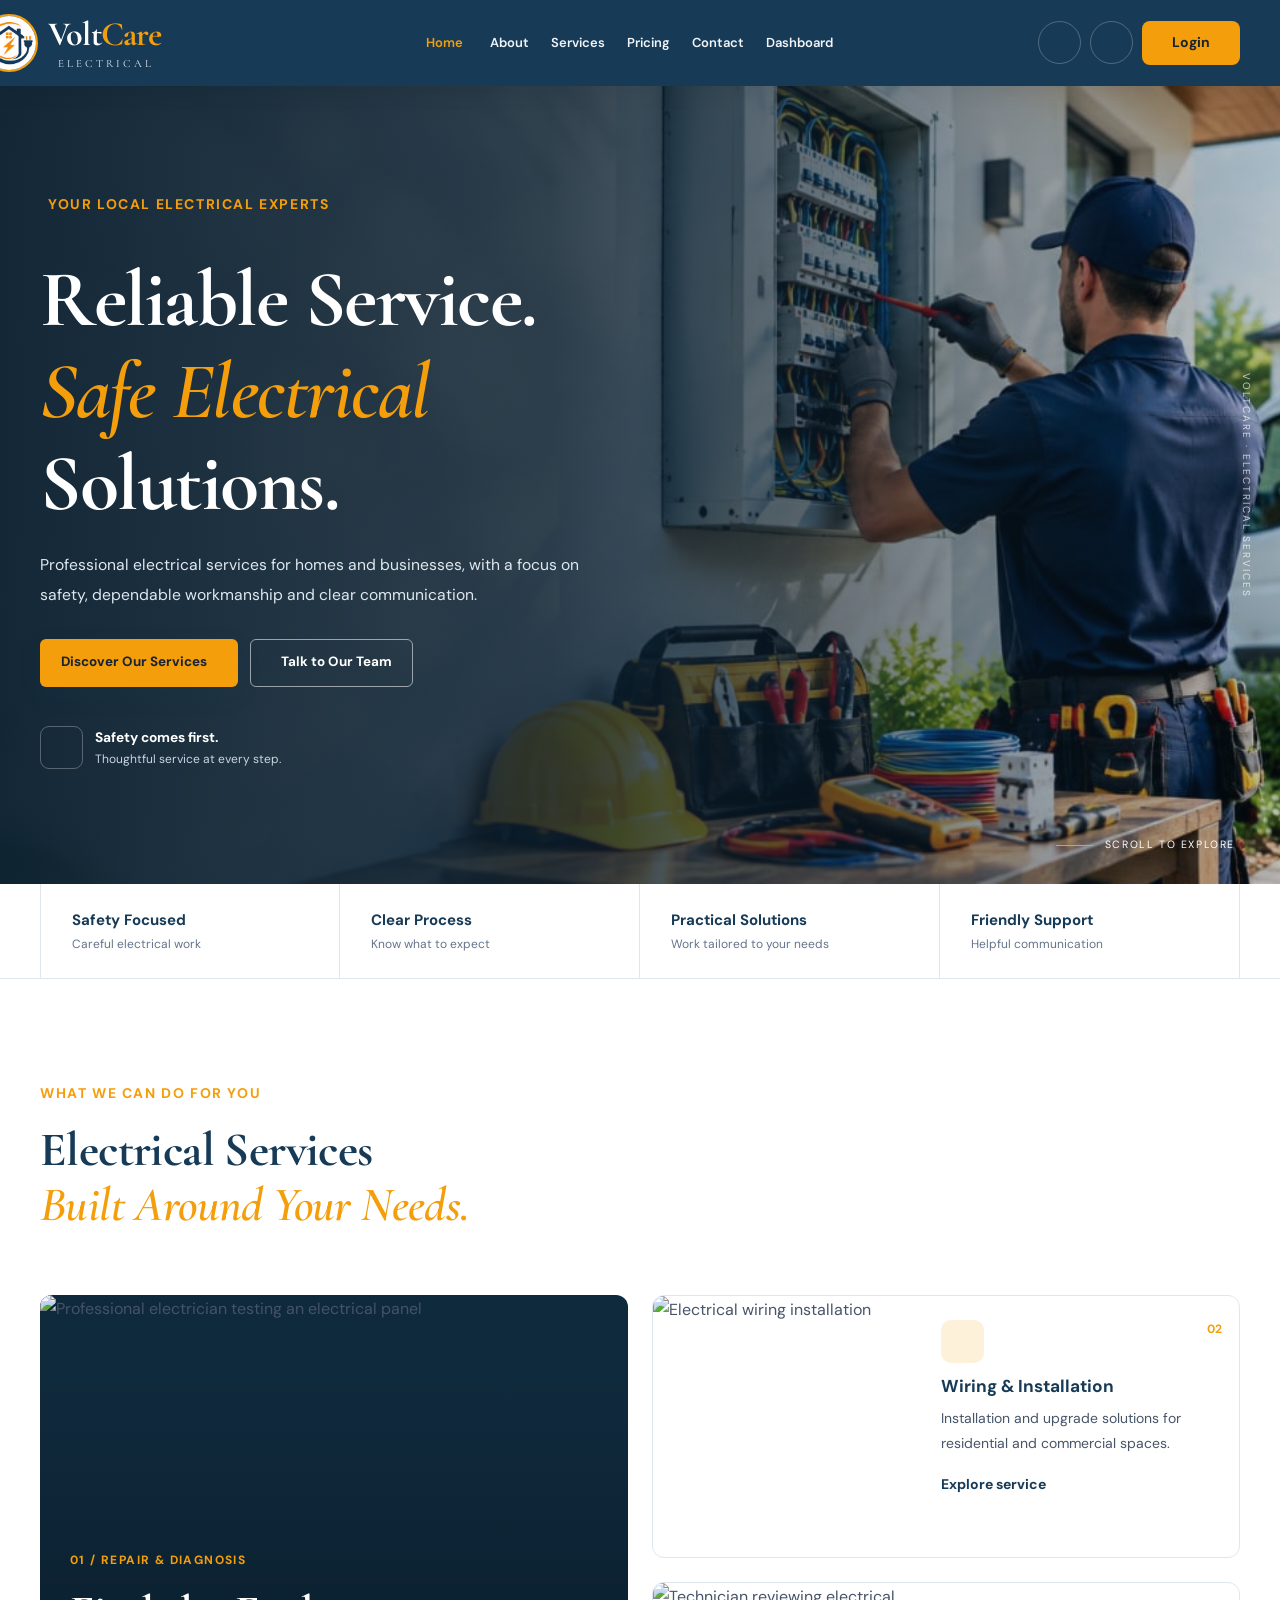
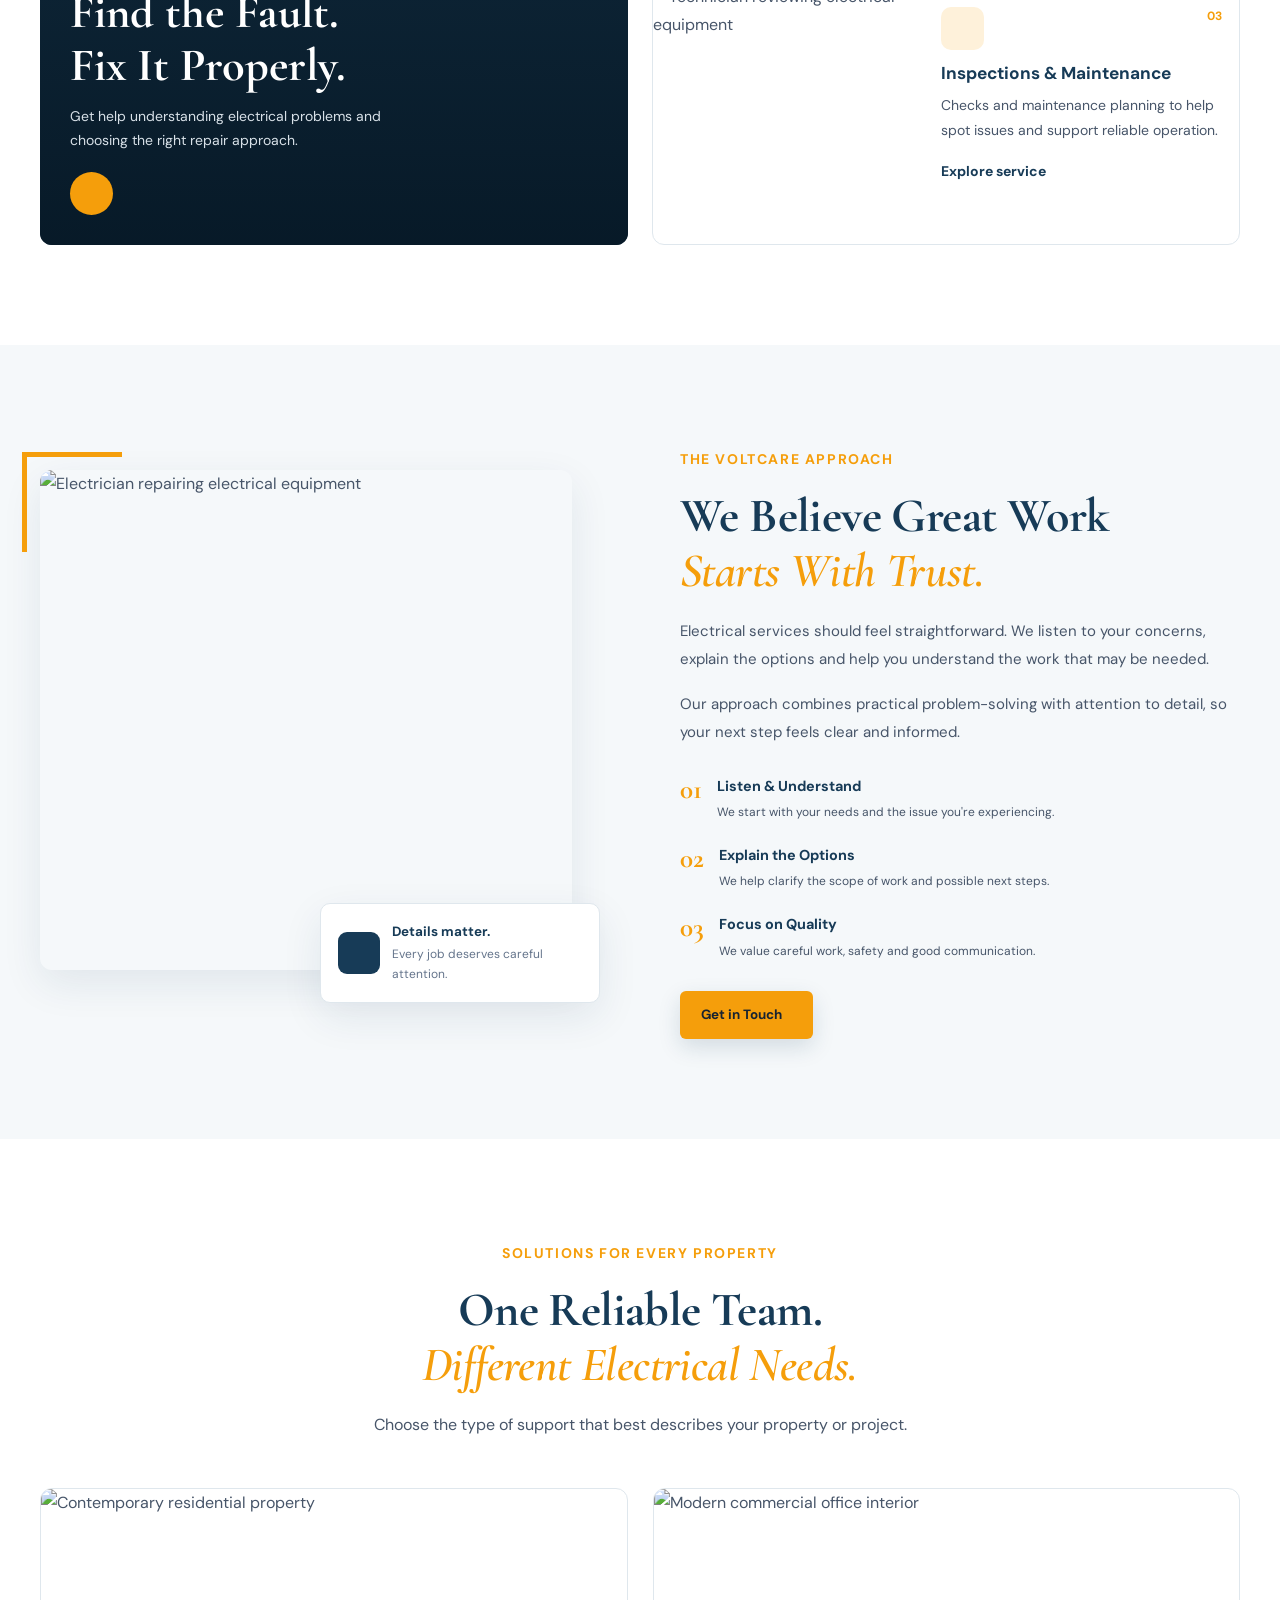
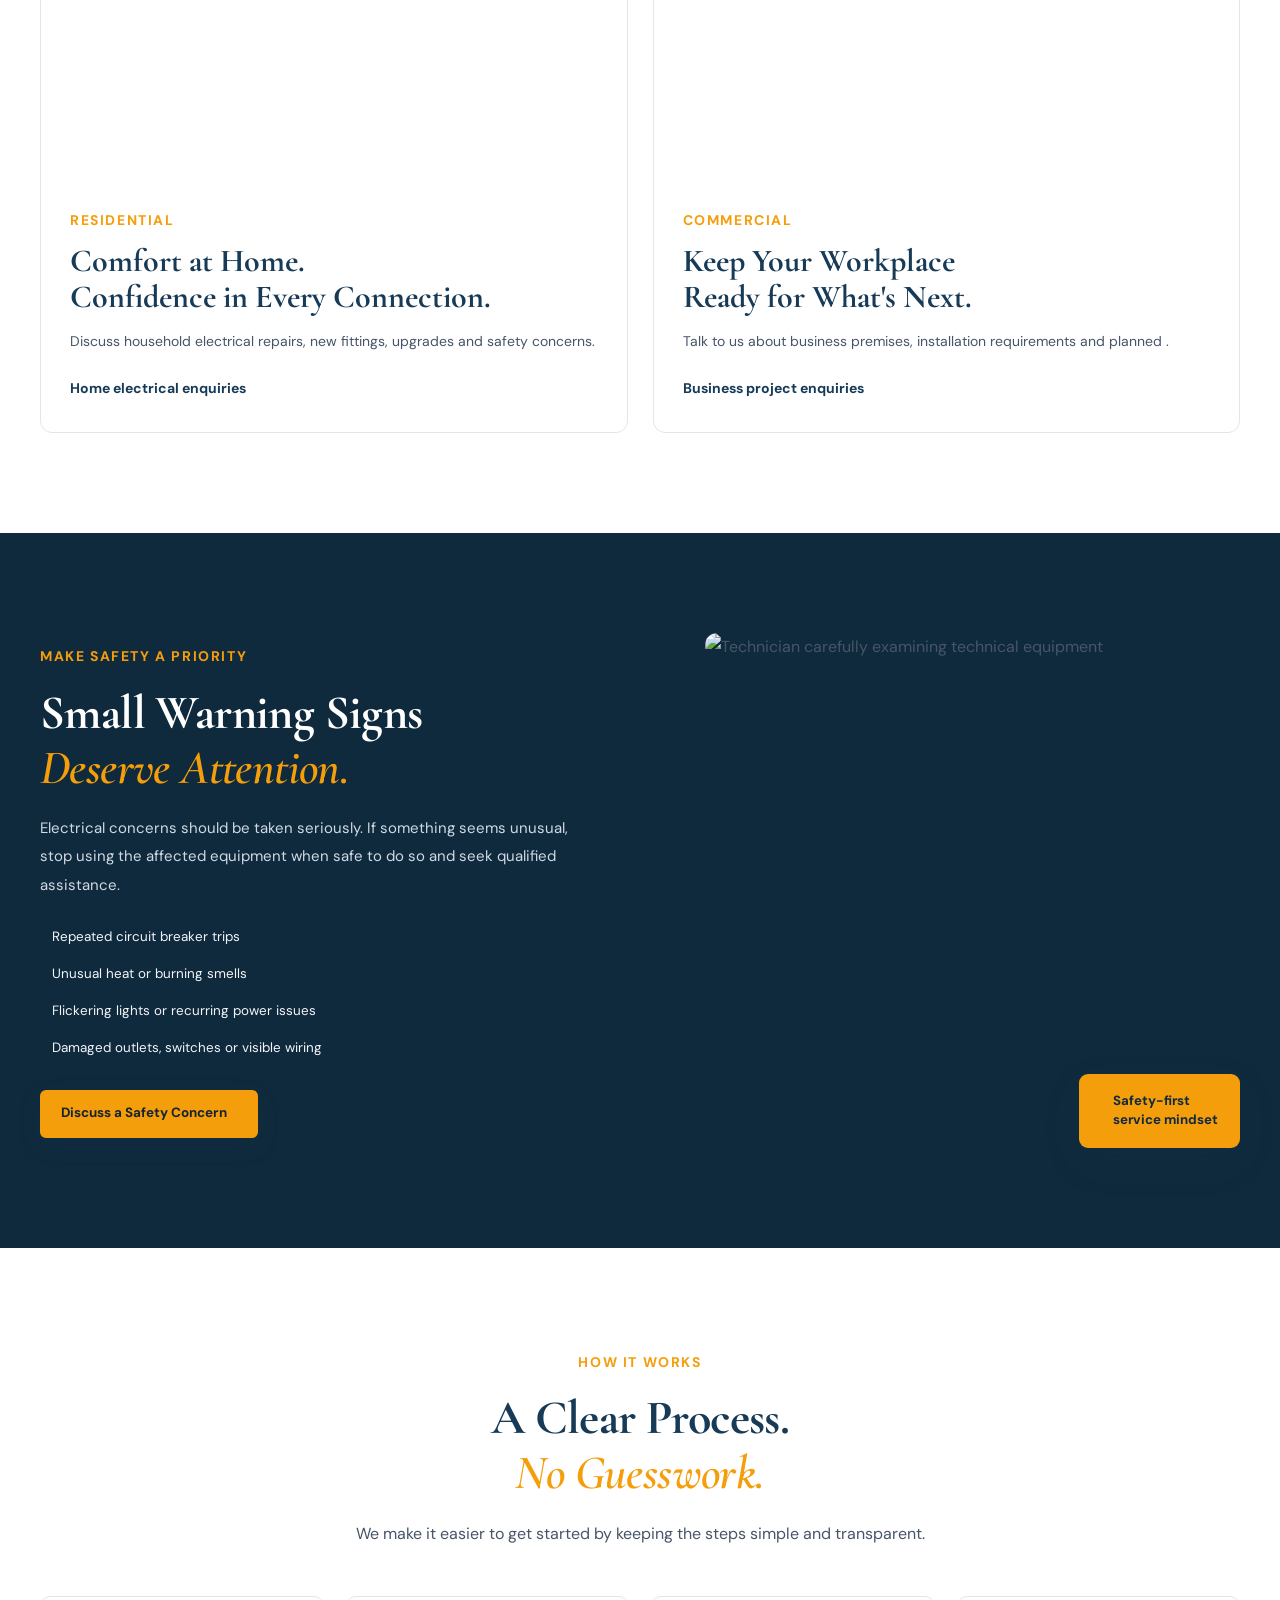
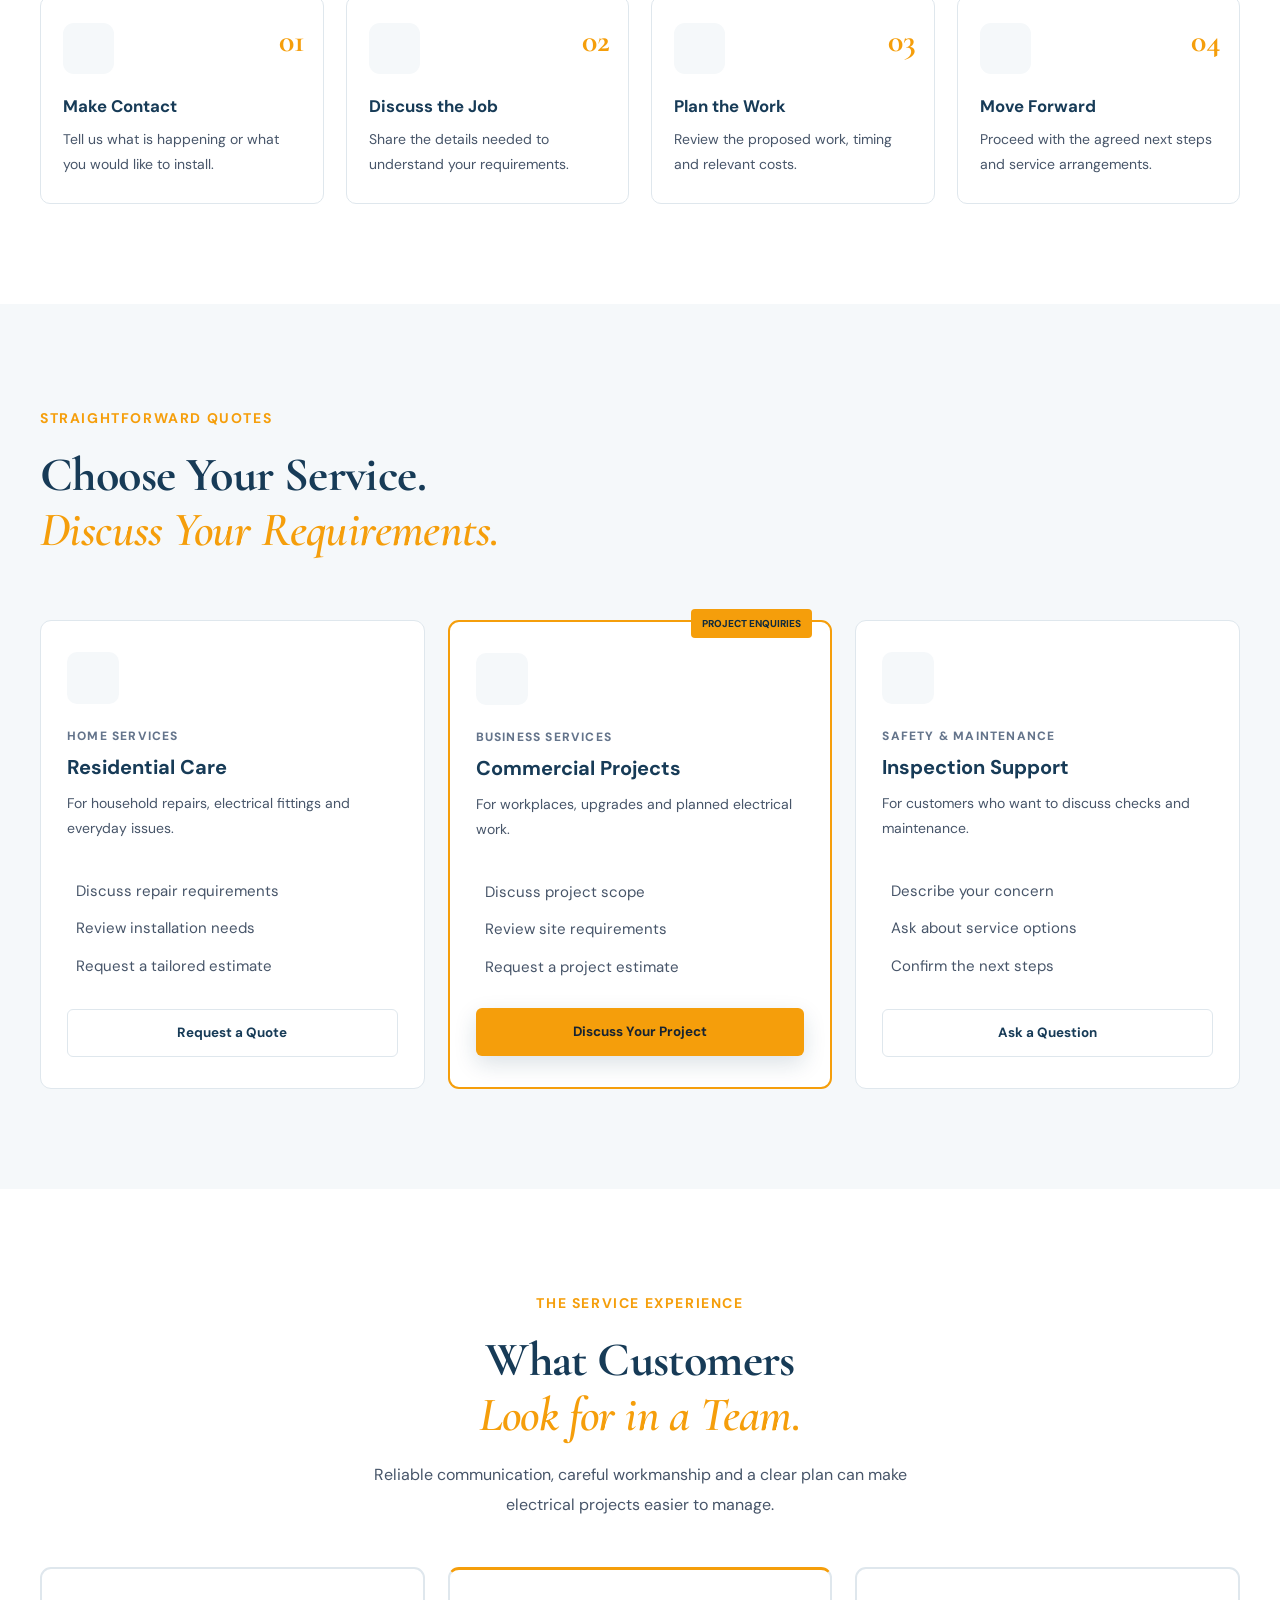
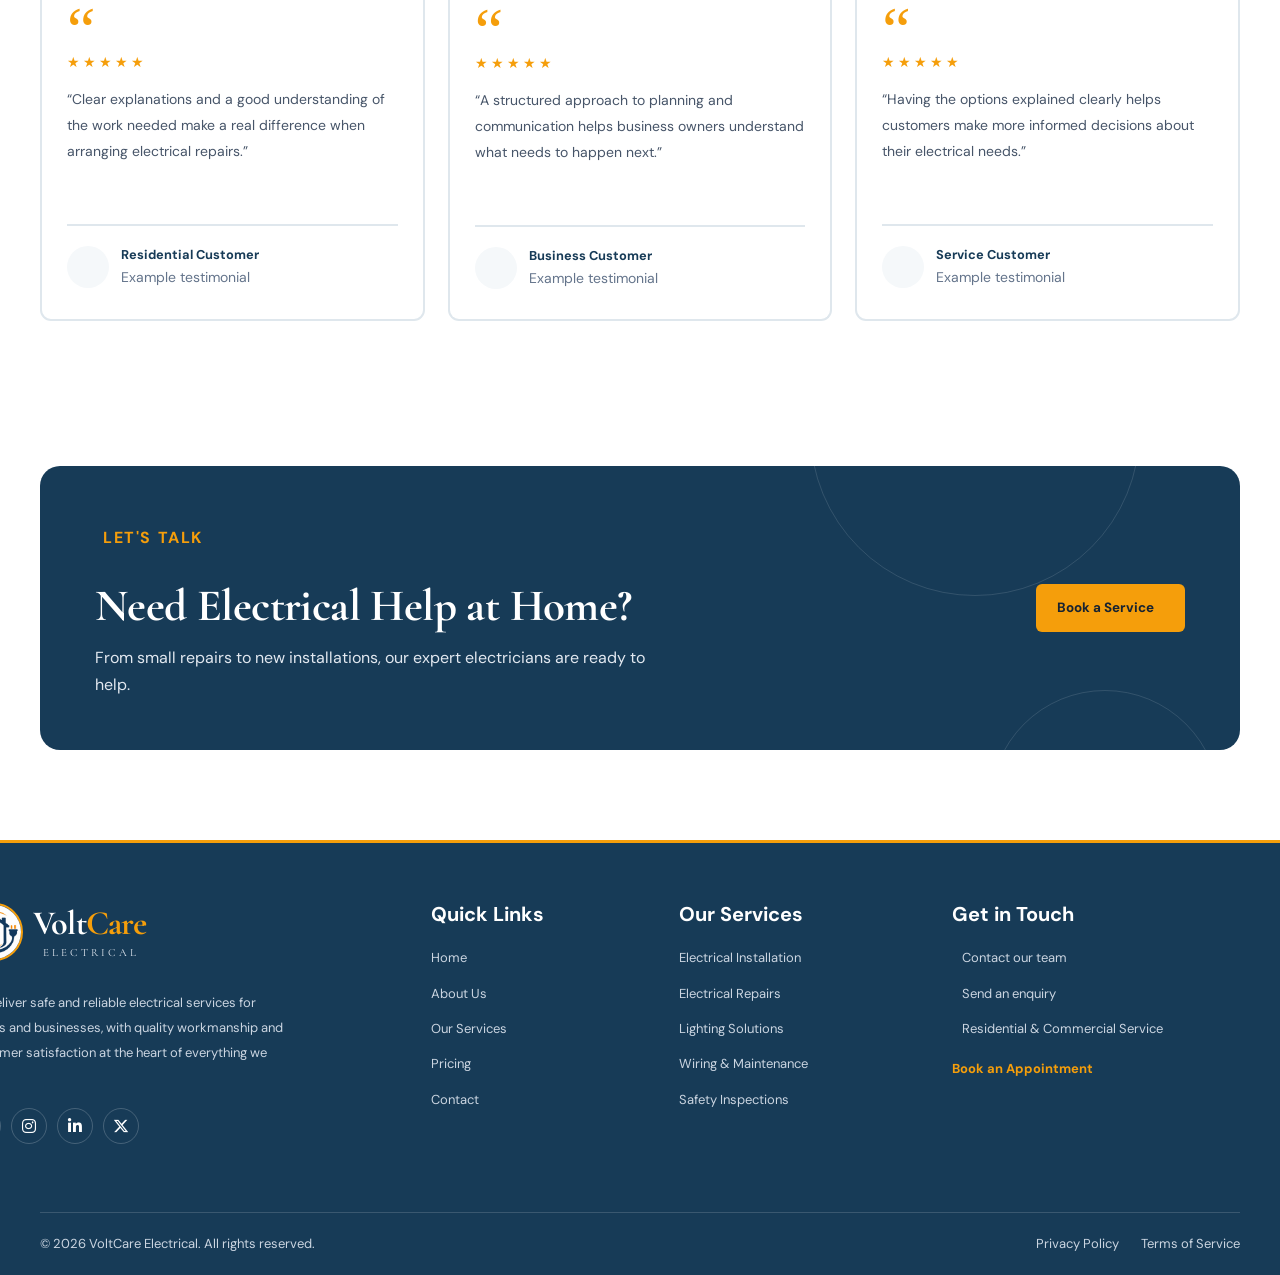
==== commit 0dfc06be: "Add files via upload" ====
--- a/index.html
+++ b/index.html
@@ -35,14 +35,19 @@
 
      <nav class="main-nav" id="mainNav" aria-label="Main navigation">
       <div class="home-dropdown">
-        <button class="nav-link dropdown-trigger" id="homeDropdownBtn" aria-expanded="false">
-          Home <i data-lucide="chevron-down"></i>
-        </button>
-        <div class="dropdown-menu" id="homeDropdown">
-          <a href="index.html">Home 1 — Classic</a>
-          <a href="home2.html">Home 2 — Premium</a>
-        </div>
-      </div>
+  <button
+    class="nav-link dropdown-trigger active"
+    id="homeDropdownBtn"
+    aria-expanded="false"
+  >
+    Home <i data-lucide="chevron-down"></i>
+  </button>
+
+  <div class="dropdown-menu" id="homeDropdown">
+    <a href="index.html">Home 1 — Classic</a>
+    <a href="home2.html">Home 2 — Premium</a>
+  </div>
+</div>
       <a class="nav-link" href="about.html">About</a>
       <a class="nav-link" href="services.html">Services</a>
       
--- a/home.css
+++ b/home.css
@@ -217,7 +217,7 @@
   top: 0;
   z-index: 1000;
   width: 100%;
-  background: var(--footer-bg);
+  background: var(--primary);
   
   box-shadow: 0 5px 22px rgba(0, 0, 0, .08);
 }
@@ -458,6 +458,7 @@
   background: var(--footer-bg);
 }
 
+
 /* =========================================================
    HERO — ORIGINAL HOME 4 DESIGN
 ========================================================= */
@@ -1785,7 +1786,7 @@
 
 .site-footer {
   padding-top: 60px;
-  background: var(--footer-bg);
+  background: var(--primary);
   color: var(--footer-text);
   border-top: 3px solid var(--secondary);
 }
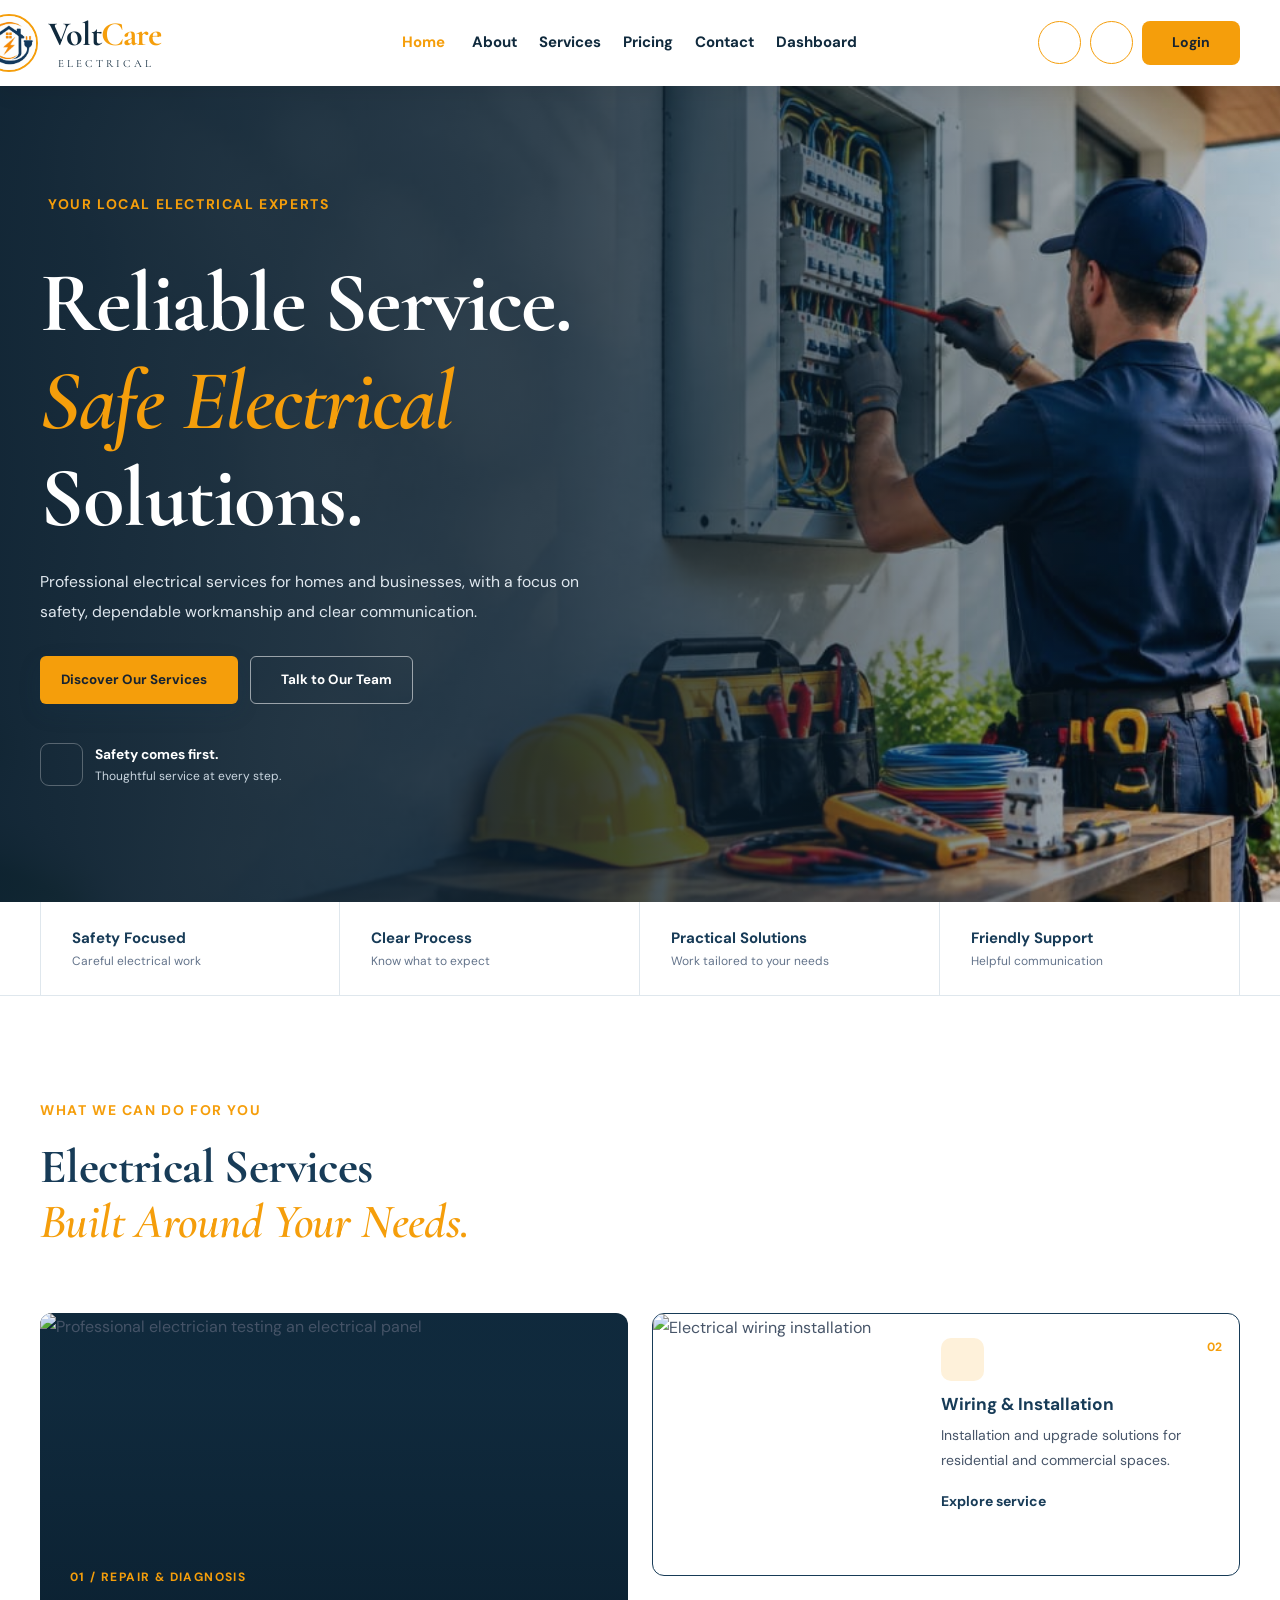
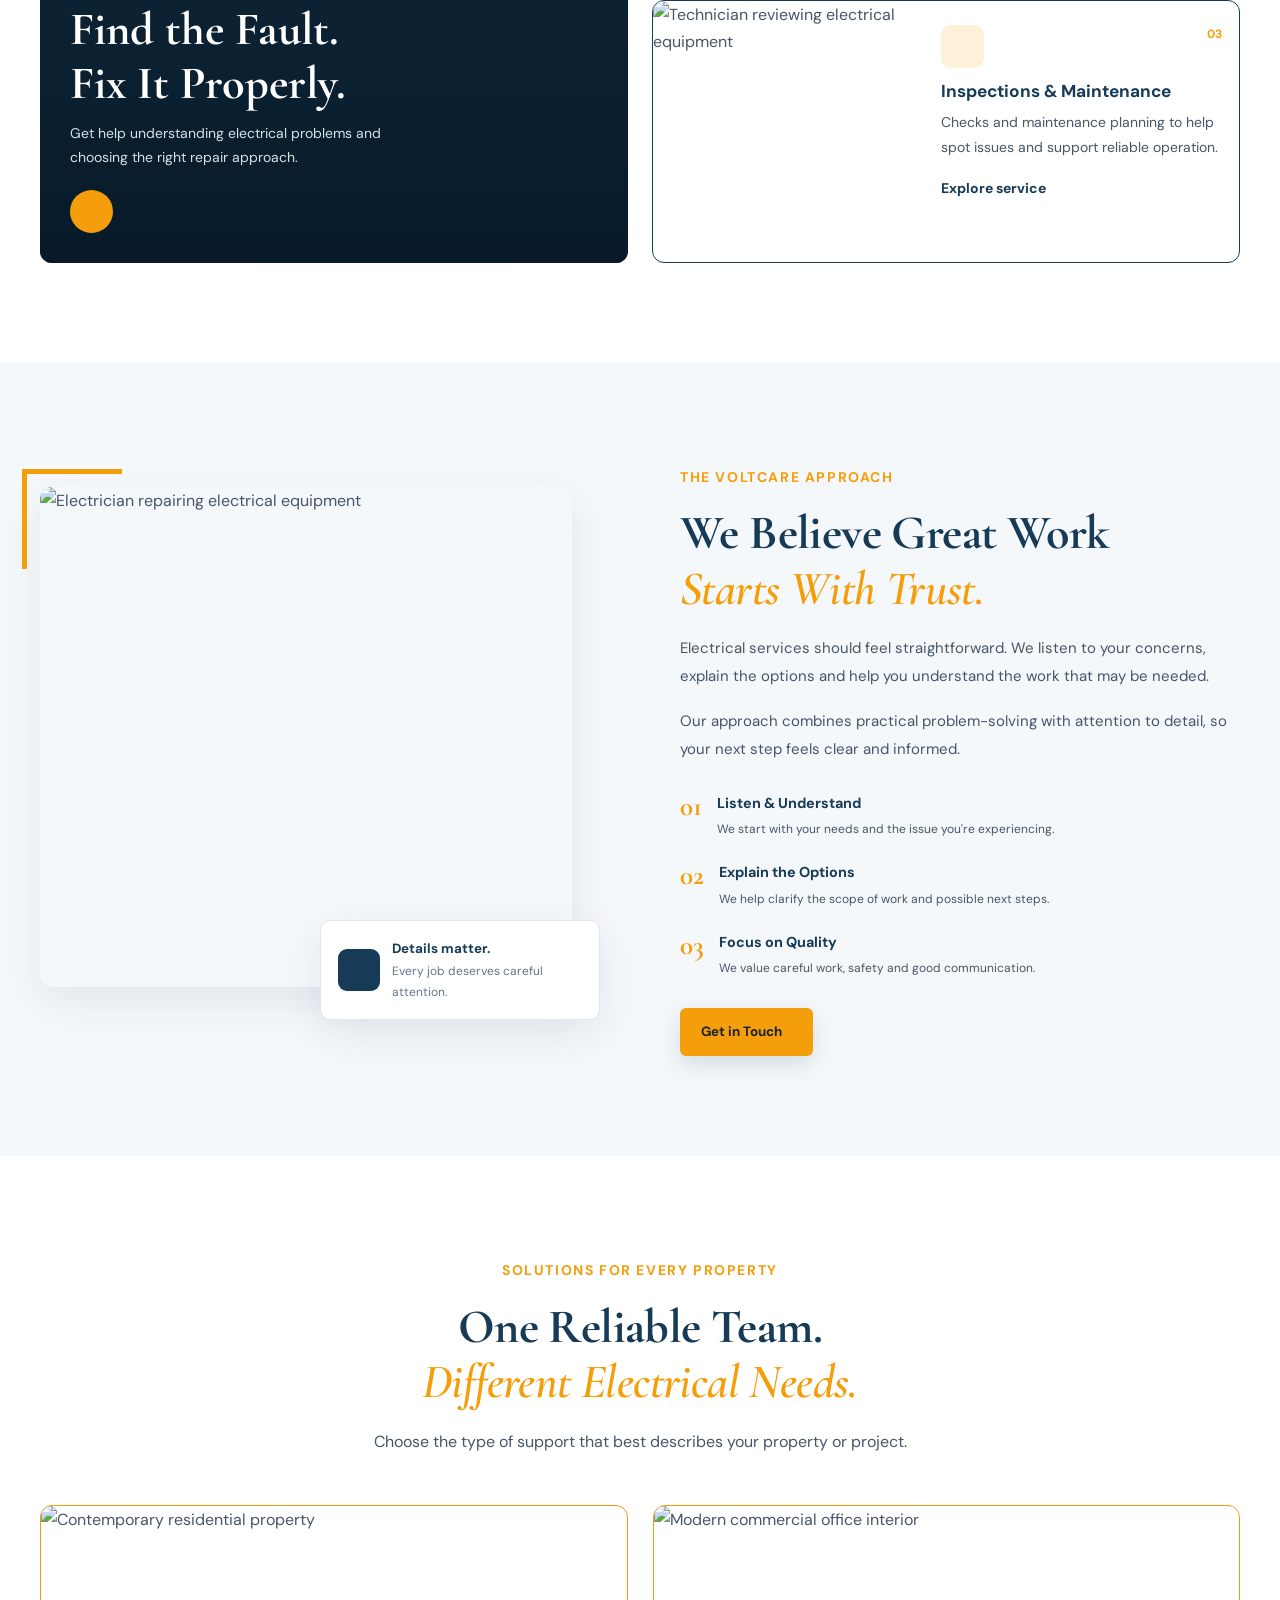
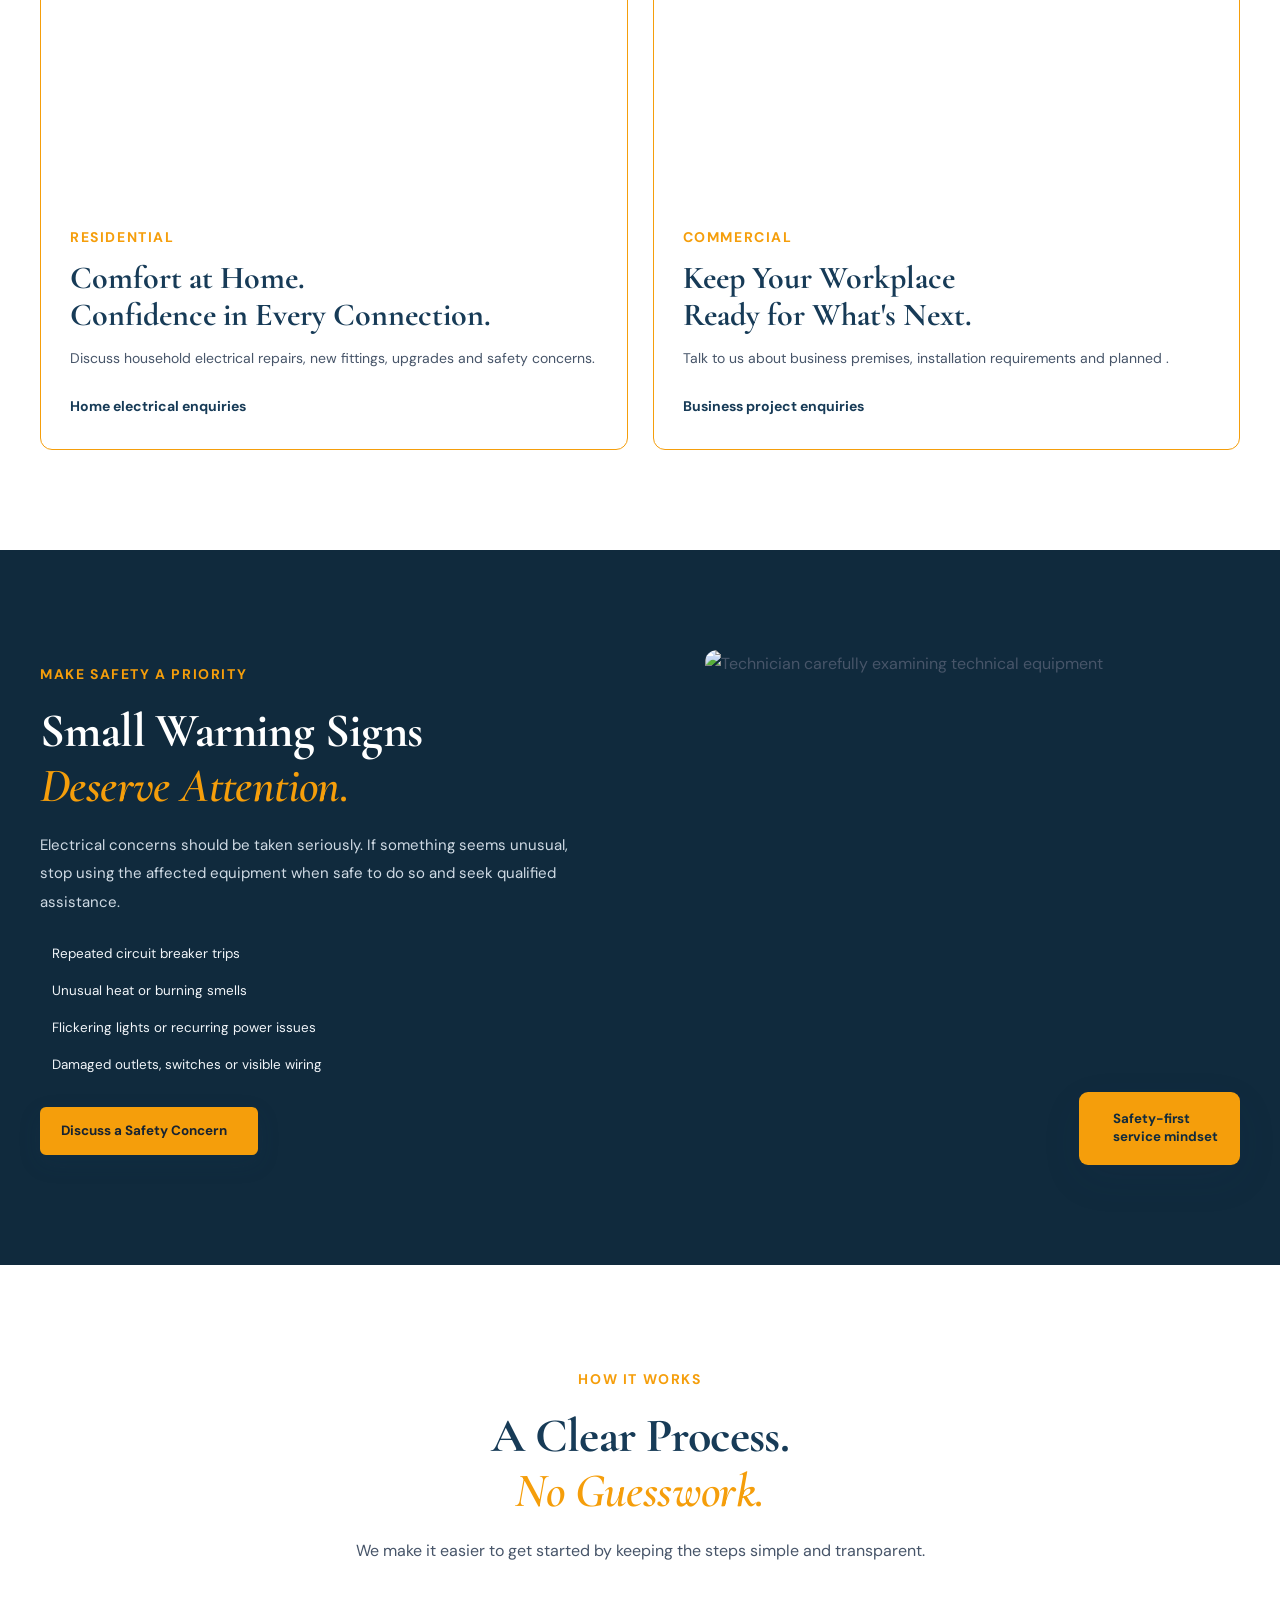
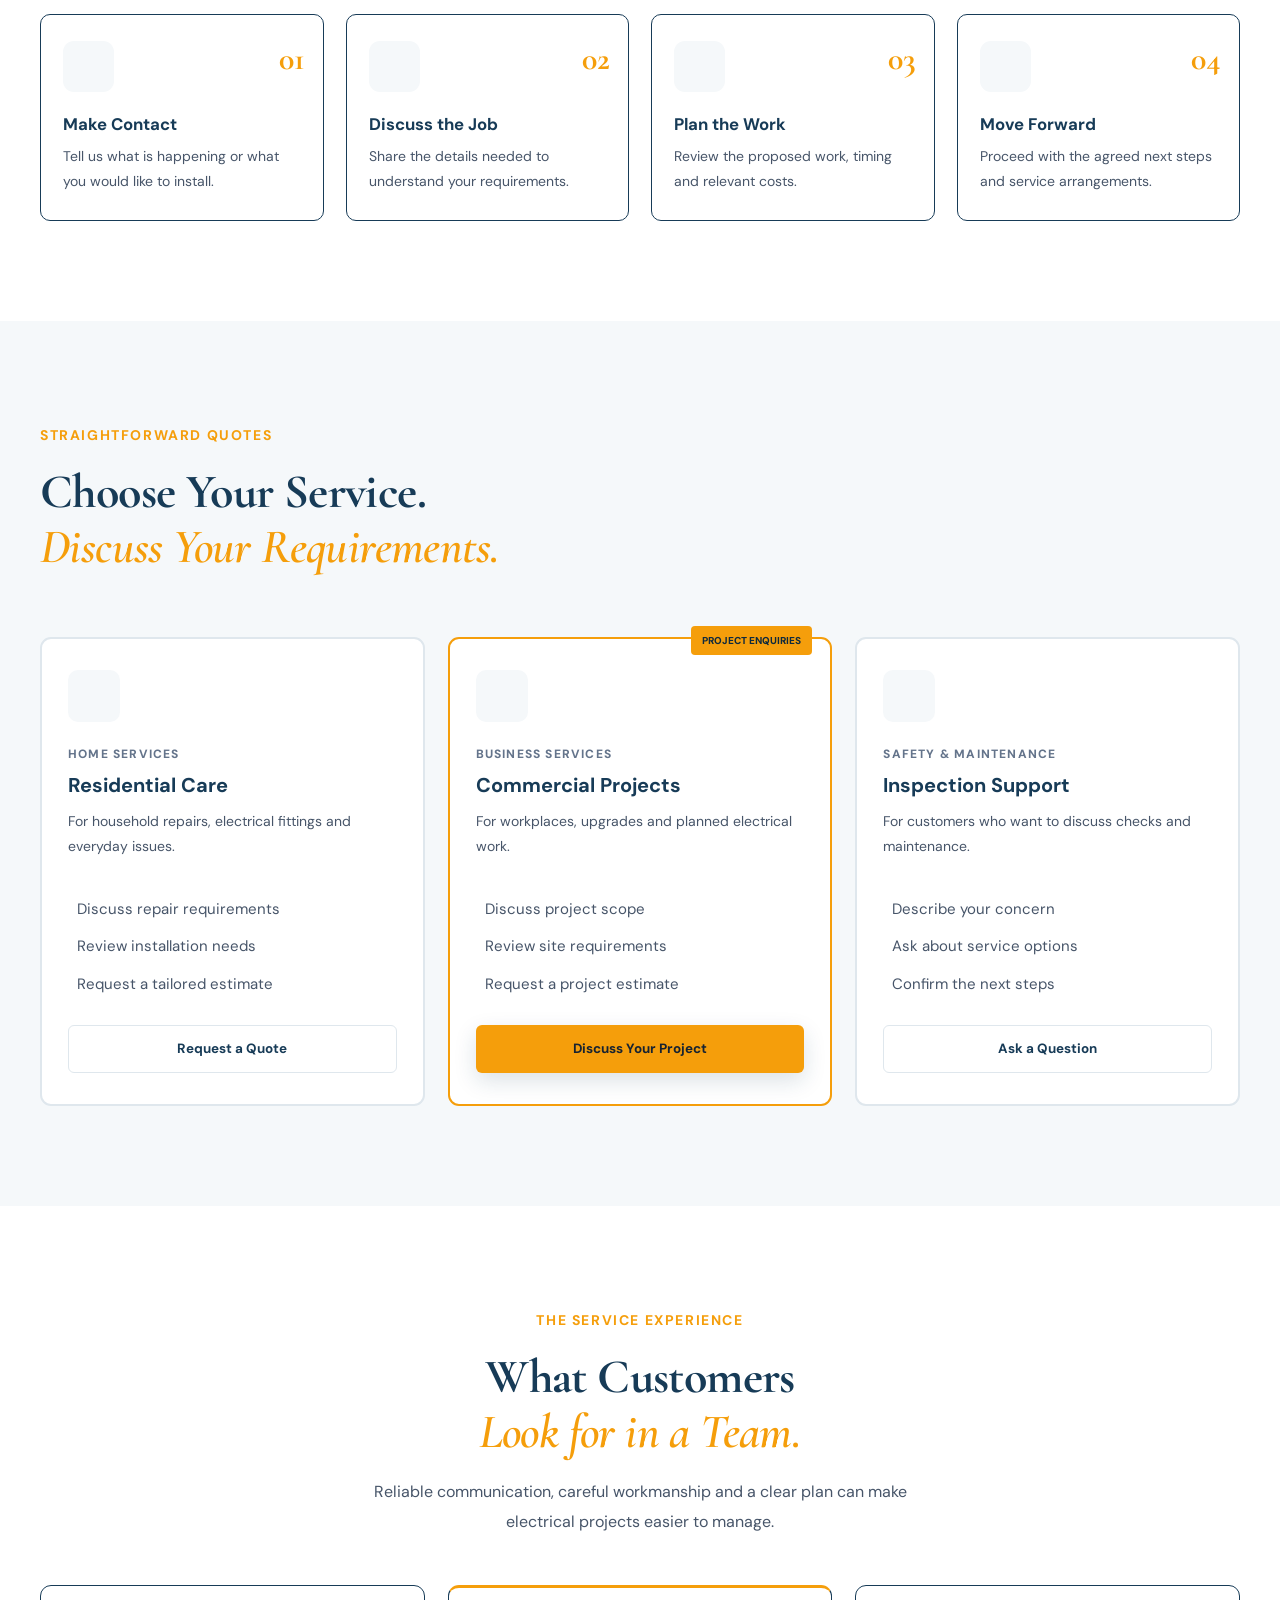
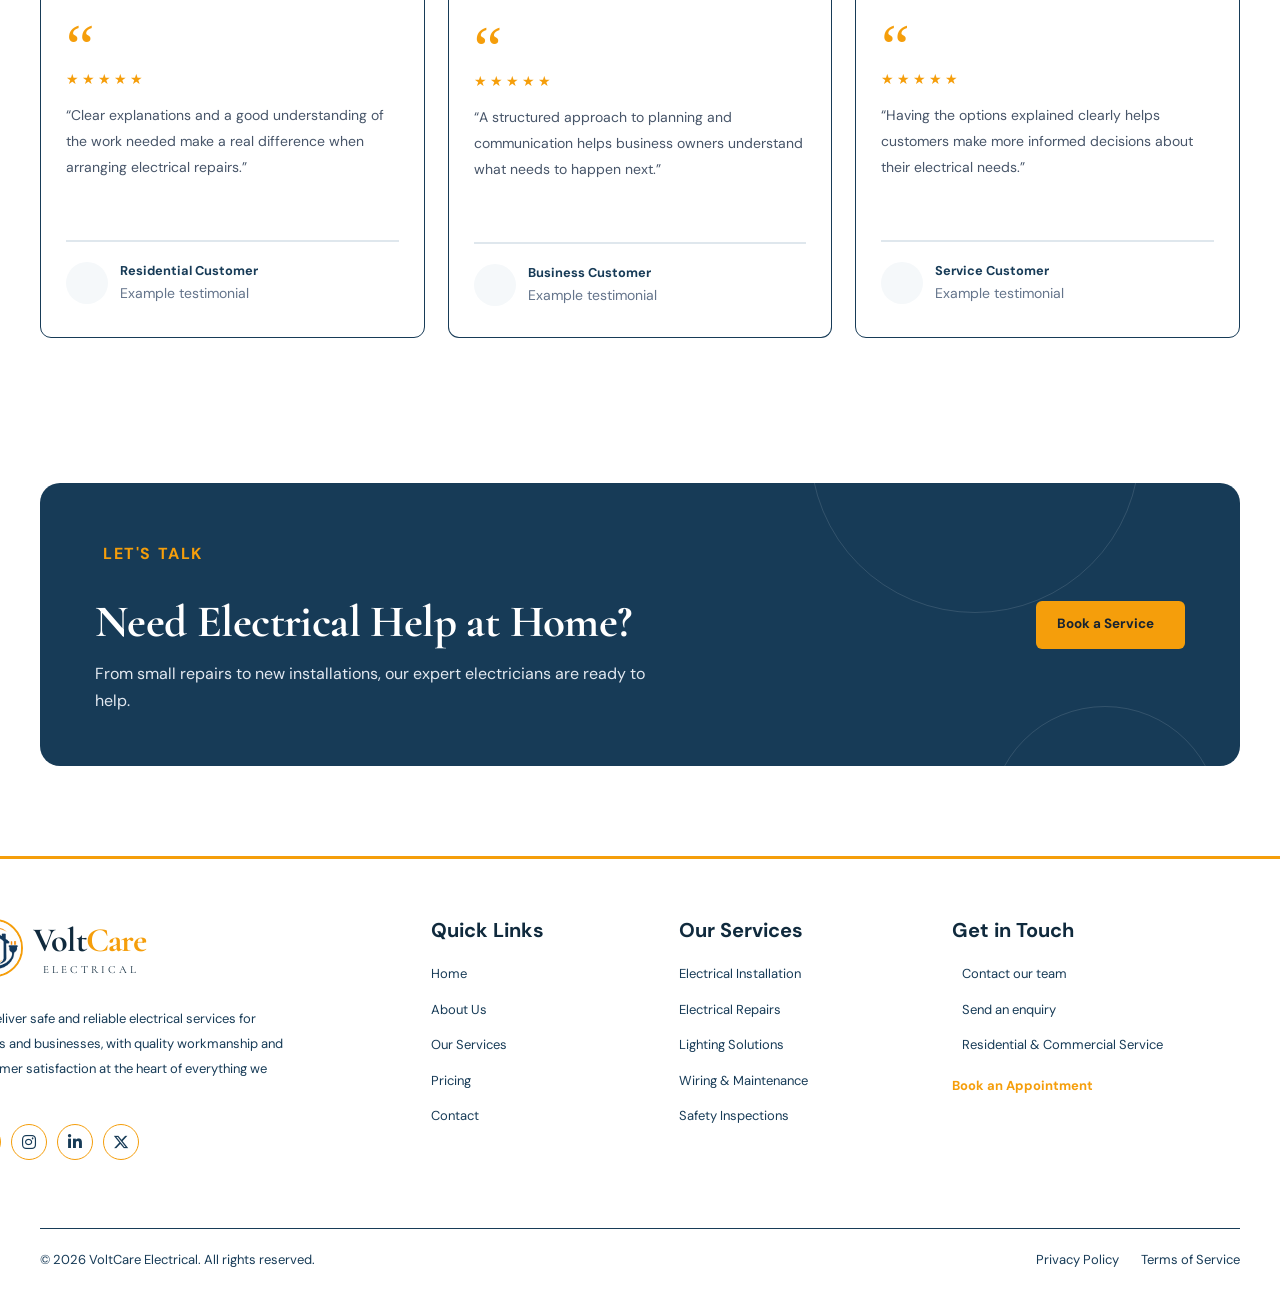
==== commit d2a1717c: "Add files via upload" ====
--- a/index.html
+++ b/index.html
@@ -122,8 +122,7 @@
         </div>
       </div>
 
-      <div class="hero-side-label">VOLTCARE · ELECTRICAL SERVICES</div>
-      <a href="#services" class="hero-scroll"><span></span> SCROLL TO EXPLORE</a>
+    
     </section>
 
     <!-- QUICK BENEFITS -->
--- a/home.css
+++ b/home.css
@@ -217,7 +217,7 @@
   top: 0;
   z-index: 1000;
   width: 100%;
-  background: var(--primary);
+  background: var(--card);
   
   box-shadow: 0 5px 22px rgba(0, 0, 0, .08);
 }
@@ -237,7 +237,7 @@
   align-items: center;
   flex-shrink: 0;
   gap: 10px;
-  color: #fff;
+  color: var(--primary-deep);
   font-family: "Cormorant Garamond", serif;
 }
 
@@ -267,7 +267,7 @@
 }
 
 .brand-copy strong > span:first-child {
-  color: #FFFFFF;
+  color: var(--primary-deep);
 }
 
 .brand-accent {
@@ -276,7 +276,7 @@
 
 .brand-copy small {
   margin-top: 4px;
-  color: #E2E8F0;
+  color: var(--primary-deep);
   font-size: 11px;
   letter-spacing: 3px;
   text-transform: uppercase;
@@ -298,12 +298,13 @@
   padding: 12px 0;
   border: 0;
   background: transparent;
-  color: #F1F5F9;
-  font-size: 13px;
-  font-weight: 600;
+  color: var(--primary-deep);
+  font-size: 15px;
+  font-weight: bold;
   white-space: nowrap;
   cursor: pointer;
   transition: color var(--transition);
+   
 }
 
 .nav-link svg {
@@ -381,10 +382,10 @@
   flex-shrink: 0;
   display: grid;
   place-items: center;
-  border: 1px solid rgba(255, 255, 255, .24);
+  border: 1px solid var(--secondary);
   border-radius: 50%;
   background: transparent;
-  color: #FFFFFF;
+  color: var(--primary-deep);
   cursor: pointer;
   transition:
     background var(--transition),
@@ -457,6 +458,49 @@
 body.dark-mode .site-header {
   background: var(--footer-bg);
 }
+/* ===== DARK MODE HEADER LOGO ===== */
+
+/* VoltCare logo text */
+body.dark-mode .site-header .brand-copy strong {
+  color: #FFFFFF !important;
+}
+
+/* Electrical small text */
+body.dark-mode .site-header .brand-copy small {
+  color: var(--text) !important;
+  font-size: 11px;
+  letter-spacing: 3px;
+}
+
+/* ===== DARK MODE NAV LINKS ===== */
+
+body.dark-mode .site-header .main-nav .nav-link {
+  color: #FFFFFF !important;
+}
+
+/* Active menu */
+body.dark-mode .site-header .main-nav .nav-link.active {
+  color: #F59E0B !important;
+}
+
+/* Nav hover */
+body.dark-mode .site-header .main-nav .nav-link:hover {
+  color: #F59E0B !important;
+}
+/* DARK MODE - VOLT TEXT WHITE */
+body.dark-mode .brand-copy strong,
+body.dark-mode .brand-copy strong span:first-child {
+  color: #FFFFFF !important;
+}
+/* ICON BUTTON BORDER */
+body.dark-mode .site-header .round-control {
+  border-color: var(--secondary) !important;
+}
+
+/* SVG ICONS */
+body.dark-mode .site-header svg {
+  stroke: #FFFFFF !important;
+}
 
 
 /* =========================================================
@@ -513,7 +557,7 @@
   
    max-width: 600px;
   margin: 20px 0;
-  font-size: clamp(54px, 7vw, 80px);
+  font-size: clamp(54px, 7vw, 85px);
   letter-spacing: -1.5px;
   
 }
@@ -521,6 +565,7 @@
 .hero h1 em {
   color: var(--secondary);
   font-weight: 600;
+    
   
 }
 
@@ -826,7 +871,7 @@
   display: grid;
   grid-template-columns: .85fr 1fr;
   overflow: hidden;
-  border: 1px solid var(--border);
+  border: 1px solid var(--primary);
   border-radius: 12px;
   background: var(--card);
   transition: transform .3s ease, box-shadow .3s ease;
@@ -1078,7 +1123,7 @@
 
 .solution-card {
   overflow: hidden;
-  border: 1px solid var(--border);
+  border: 1px solid var(--secondary);
   border-radius: 12px;
   background: var(--card);
   transition: transform .3s ease, box-shadow .3s ease;
@@ -1236,7 +1281,7 @@
 .process-item {
   position: relative;
   padding: 26px 22px;
-  border: 1px solid var(--border);
+  border: 1px solid var(--primary);
   border-radius: 10px;
   background: var(--card);
   transition:
@@ -1307,7 +1352,7 @@
   display: flex;
   flex-direction: column;
   padding: 31px 26px;
-  border: 1px solid var(--border);
+  border: 2px solid var(--border);
   border-radius: 11px;
   background: var(--card);
   transition:
@@ -1420,7 +1465,7 @@
 .testimonial-card {
   position: relative;
   padding: 29px 25px;
-  border: 2px solid var(--border);
+  border: 1px solid var(--primary);
   border-radius: 11px;
   background: var(--card);
   transition: transform .3s ease, box-shadow .3s ease;
@@ -1786,8 +1831,8 @@
 
 .site-footer {
   padding-top: 60px;
-  background: var(--primary);
-  color: var(--footer-text);
+  background: var(--card);
+  color: var(--muted);
   border-top: 3px solid var(--secondary);
 }
 
@@ -1818,7 +1863,7 @@
 .site-footer .footer-brand-col > p {
   max-width: 320px;
   margin: 0 0 18px;
-  color: #CBD5E1;
+  color: var(--primary);
   font-size: 13px;
   line-height: 1.9;
   text-align: left;
@@ -1838,9 +1883,9 @@
   place-items: center;
   width: 36px;
   height: 36px;
-  border: 1px solid rgba(255, 255, 255, .2);
+  border: 1px solid var(--secondary);
   border-radius: 50%;
-  color: #FFFFFF;
+  color: var(--primary);
   transition:
     background var(--transition),
     color var(--transition),
@@ -1862,14 +1907,14 @@
 
 .footer-col h3 {
   margin-bottom: 8px;
-  color: #FFFFFF;
+  color: var(--primary-deep);
   font-size: 20px;
   
 }
 
 .footer-col > a:not(.brand),
 .footer-col p {
-  color: #CBD5E1;
+  color: var(--primary);
   font-size: 13px;
   line-height: 1.8;
   transition: color var(--transition);
@@ -1894,7 +1939,7 @@
 }
 
 .footer-contact p a {
-  color: #CBD5E1;
+  color: var(--primary);
 }
 
 .footer-contact p a:hover {
@@ -1922,12 +1967,12 @@
   flex-wrap: wrap;
   gap: 15px;
   padding: 20px 0;
-  border-top: 1px solid rgba(255, 255, 255, .15);
+  border-top: 1px solid var(--primary);
 }
 
 .footer-bottom p,
 .footer-bottom a {
-  color: #CBD5E1;
+  color: var(--primary);
   font-size: 13px;
 }
 
@@ -1954,6 +1999,44 @@
 body.dark-mode .site-footer .footer-bottom p,
 body.dark-mode .site-footer .footer-bottom a {
   color: #CBD5E1;
+}
+/* ===== FOOTER DARK MODE ===== */
+
+/* Logo small text - Electrical */
+body.dark-mode .site-footer .brand-copy small {
+  color: #FFFFFF !important;
+}
+
+/* Footer headings - Secondary color */
+body.dark-mode .site-footer .footer-col h3 {
+  color: var(--secondary-color) !important;
+}
+
+/* Footer social icons - White */
+body.dark-mode .site-footer .social-links a,
+body.dark-mode .site-footer .social-links i,
+body.dark-mode .site-footer .social-links svg {
+  color: #FFFFFF !important;
+  stroke: #FFFFFF !important;
+}
+
+/* Social icon hover */
+body.dark-mode .site-footer .social-links a:hover {
+  color: var(--secondary-color) !important;
+}
+
+body.dark-mode .site-footer .social-links a:hover svg {
+  stroke: var(--secondary-color) !important;
+}
+
+/* Contact links */
+body.dark-mode .site-footer p a {
+  color: #FFFFFF !important;
+}
+
+/* Hover color */
+body.dark-mode .site-footer p a:hover {
+  color: var(--secondary-color) !important;
 }
 
 /* =========================================================
@@ -3397,7 +3480,7 @@
     min-width: 0;
     padding: 4px 0 4px 12px;
 
-    background: #102A3D;
+    background: var(--card);
     border: none;
     box-shadow: none;
   }
@@ -3410,7 +3493,7 @@
   .dropdown-menu a {
     display: block;
     padding: 11px 12px;
-    color: #FFFFFF !important;
+    color:var(--primary) !important;
     font-size: 13px;
     overflow-wrap: anywhere;
   }
@@ -3544,3 +3627,106 @@
     z-index: 9999;
   }
 }
+/* FORCE MOBILE MENU COLORS AND VISIBILITY */
+@media (max-width: 768px) {
+  #siteHeader {
+    position: relative !important;
+    z-index: 99999 !important;
+    overflow: visible !important;
+  }
+
+  #siteHeader .header-inner {
+    position: relative !important;
+    overflow: visible !important;
+  }
+
+  #mobileMenuBtn {
+    display: flex !important;
+    visibility: visible !important;
+    opacity: 1 !important;
+    color: #172033 !important;
+    background: #ffffff !important;
+    border: 1px solid #f59e0b !important;
+    align-items: center;
+    justify-content: center;
+    flex-shrink: 0;
+  }
+
+  #mainNav.active {
+    display: flex !important;
+    flex-direction: column !important;
+    position: absolute !important;
+    top: 100% !important;
+    left: 0 !important;
+    right: 0 !important;
+    width: 100% !important;
+    max-height: 75vh !important;
+    overflow-y: auto !important;
+    padding: 14px !important;
+    background-color: #173b55 !important;
+    color: #ffffff !important;
+    opacity: 1 !important;
+    visibility: visible !important;
+    z-index: 99999 !important;
+    box-shadow: 0 10px 25px rgba(0, 0, 0, 0.3) !important;
+  }
+
+  #mainNav.active a,
+  #mainNav.active button,
+  #mainNav.active .nav-link {
+    color: #ffffff !important;
+    background-color: transparent;
+  }
+
+  #mainNav.active a:hover,
+  #mainNav.active .nav-link:hover {
+    color: #ffd166 !important;
+  }
+
+  #mainNav.active .dropdown-menu {
+    background-color: #214b67 !important;
+  }
+
+  #mainNav.active .mobile-login-link {
+    display: flex !important;
+    justify-content: center;
+    background-color: #f59e0b !important;
+    color: #172033 !important;
+    padding: 12px !important;
+    border-radius: 5px;
+    margin-top: 10px;
+  }
+}
+/* MOBILE RESPONSIVE STICKY HEADER */
+@media screen and (max-width: 768px) {
+
+  #siteHeader {
+    position: sticky !important;
+    top: 0 !important;
+    left: 0;
+    right: 0;
+    width: 100%;
+    z-index: 9999 !important;
+
+    background: var(--card, #ffffff);
+    box-shadow: 0 3px 14px rgba(0, 0, 0, 0.10);
+  }
+
+  #siteHeader .header-inner {
+    position: relative;
+    display: flex;
+    align-items: center;
+    justify-content: space-between;
+  }
+
+  /* Keep menu above page content */
+  #mobileMenuBtn {
+    position: relative;
+    z-index: 10001;
+  }
+
+  #mainNav.active {
+    z-index: 10000;
+  }
+}
+
